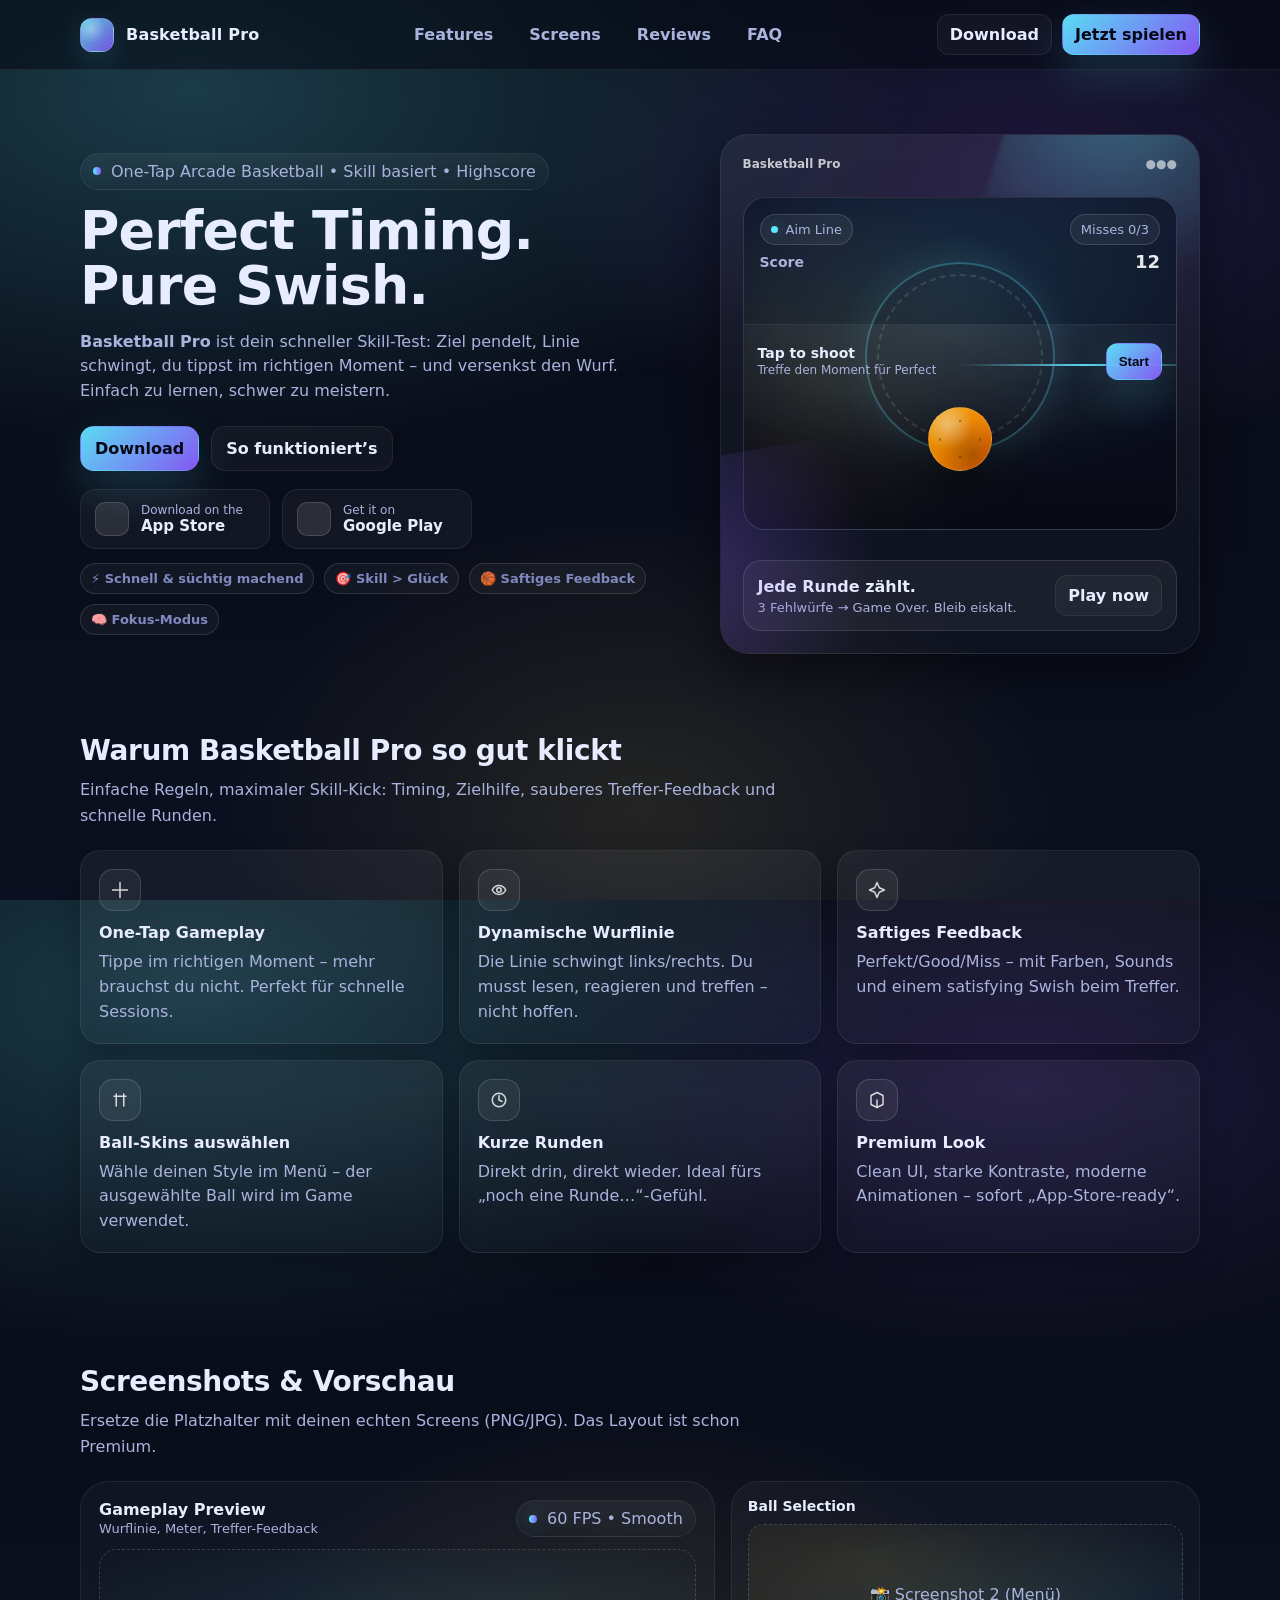
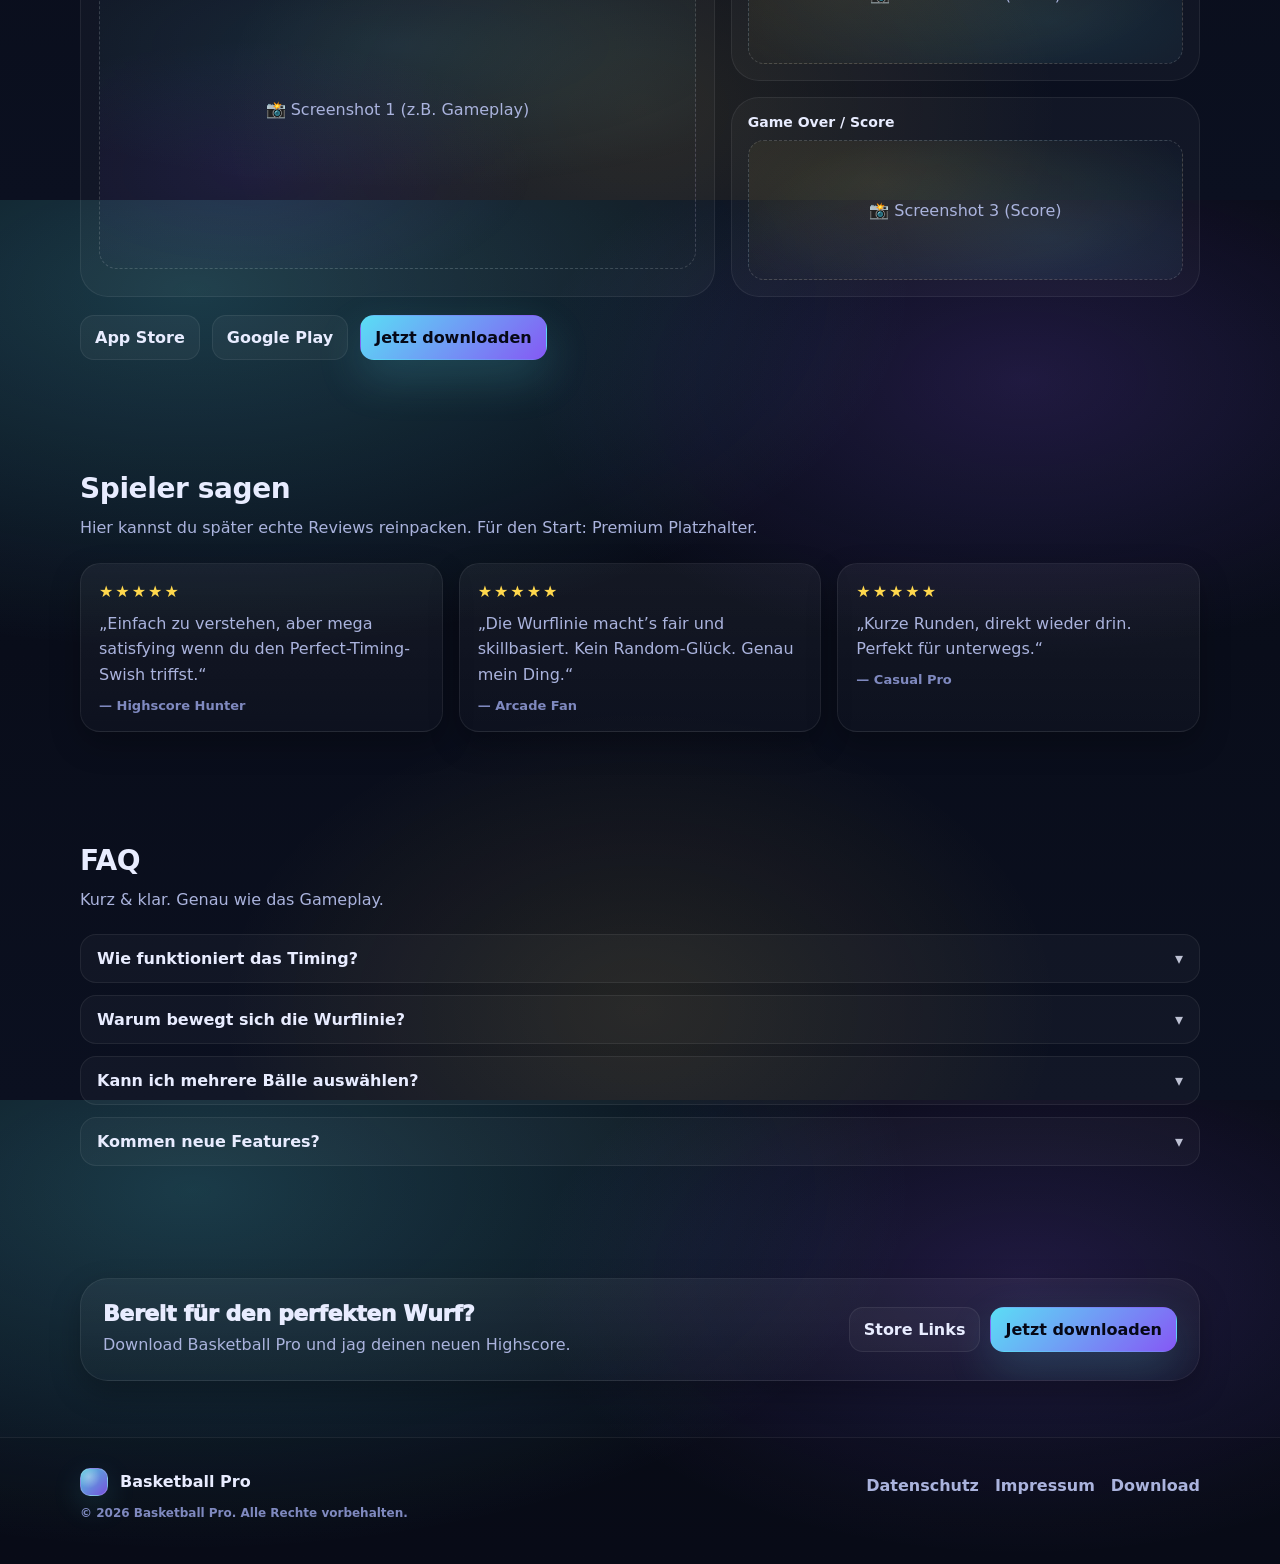
==== index.html @ 2bdf5f21 "Add files via upload" ====
<!doctype html>
<html lang="de">
<head>
  <meta charset="utf-8" />
  <meta name="viewport" content="width=device-width, initial-scale=1" />
  <title>Basketball Pro – Perfect Timing. Pure Swish.</title>
  <meta name="description" content="Basketball Pro ist ein schnelles Arcade-Basketballspiel: Timing treffen, Würfe versenken, Highscore jagen. Jetzt downloaden!" />
  <meta name="theme-color" content="#0b1020" />

  <!-- Open Graph -->
  <meta property="og:title" content="Basketball Pro – Perfect Timing. Pure Swish." />
  <meta property="og:description" content="Skillbasiertes One-Tap Basketball. Dynamische Wurflinie, saftiges Feedback, Highscore." />
  <meta property="og:type" content="website" />

  <style>
    :root{
      --bg:#070a14;
      --bg2:#0b1020;
      --card:#0f1630cc;
      --stroke:#ffffff12;
      --text:#e8ecff;
      --muted:#aab3dd;
      --muted2:#7f89bf;
      --brand:#5ee7ff;
      --brand2:#8b5cff;
      --good:#ffd84d;
      --perfect:#4dff7a;
      --miss:#ff4d6d;
      --shadow: 0 18px 45px rgba(0,0,0,.45);
      --radius: 20px;
      --radius2: 28px;
      --max: 1120px;
    }
    *{box-sizing:border-box}
    html,body{height:100%}
    body{
      margin:0;
      font-family: ui-sans-serif, system-ui, -apple-system, Segoe UI, Roboto, "Helvetica Neue", Arial, "Noto Sans", "Liberation Sans", sans-serif;
      color:var(--text);
      background:
        radial-gradient(1200px 600px at 15% 10%, rgba(94,231,255,.22), transparent 60%),
        radial-gradient(900px 500px at 80% 20%, rgba(139,92,255,.18), transparent 55%),
        radial-gradient(700px 500px at 50% 90%, rgba(255,216,77,.10), transparent 60%),
        linear-gradient(180deg, var(--bg), var(--bg2));
      overflow-x:hidden;
    }
    a{color:inherit; text-decoration:none}
    img{max-width:100%; display:block}
    .container{width: min(var(--max), calc(100% - 48px)); margin: 0 auto;}
    .pill{
      display:inline-flex; align-items:center; gap:10px;
      padding:8px 12px;
      border:1px solid var(--stroke);
      background: linear-gradient(180deg, rgba(255,255,255,.06), rgba(255,255,255,.02));
      border-radius:999px;
      color:var(--muted);
      backdrop-filter: blur(10px);
    }
    .dot{
      width:8px; height:8px; border-radius:999px;
      background: linear-gradient(90deg, var(--brand), var(--brand2));
      box-shadow: 0 0 18px rgba(94,231,255,.35);
    }

    /* NAV */
    .nav{
      position: sticky; top: 0; z-index: 50;
      background: rgba(7,10,20,.55);
      backdrop-filter: blur(14px);
      border-bottom:1px solid var(--stroke);
    }
    .nav-inner{
      display:flex; align-items:center; justify-content:space-between;
      padding:14px 0;
      gap:18px;
    }
    .brand{
      display:flex; align-items:center; gap:12px;
      font-weight:800; letter-spacing:.2px;
    }
    .logo{
      width:34px; height:34px; border-radius:12px;
      background:
        radial-gradient(circle at 30% 30%, rgba(255,255,255,.35), transparent 45%),
        linear-gradient(135deg, rgba(94,231,255,.85), rgba(139,92,255,.85));
      box-shadow: 0 10px 30px rgba(94,231,255,.15);
      border:1px solid rgba(255,255,255,.18);
    }
    .nav-links{display:flex; gap:16px; align-items:center; color:var(--muted); font-weight:600;}
    .nav-links a{padding:8px 10px; border-radius:12px; transition:.15s}
    .nav-links a:hover{background:rgba(255,255,255,.06); color:var(--text)}
    .nav-cta{display:flex; gap:10px; align-items:center;}
    .btn{
      display:inline-flex; align-items:center; justify-content:center; gap:10px;
      padding:12px 14px;
      border-radius:14px;
      border:1px solid var(--stroke);
      background: rgba(255,255,255,.04);
      color:var(--text);
      font-weight:800;
      transition: transform .12s ease, background .12s ease, border-color .12s ease;
      cursor:pointer;
      user-select:none;
    }
    .btn:hover{transform: translateY(-1px); background:rgba(255,255,255,.07); border-color:rgba(255,255,255,.18)}
    .btn.primary{
      border-color: transparent;
      background: linear-gradient(135deg, rgba(94,231,255,.95), rgba(139,92,255,.95));
      color:#060816;
      box-shadow: 0 18px 45px rgba(94,231,255,.18);
    }
    .btn.primary:hover{transform: translateY(-1px) scale(1.01)}
    .btn.small{padding:10px 12px; border-radius:12px; font-weight:800}

    /* HERO */
    .hero{padding:64px 0 24px;}
    .hero-grid{
      display:grid;
      grid-template-columns: 1.12fr .88fr;
      gap:28px;
      align-items:center;
    }
    .h1{
      font-size: clamp(40px, 4.2vw, 64px);
      line-height: 1.02;
      margin:14px 0 12px;
      letter-spacing:-.8px;
    }
    .sub{
      color:var(--muted);
      font-size: clamp(16px, 1.25vw, 18px);
      line-height: 1.55;
      max-width: 56ch;
    }
    .hero-actions{display:flex; gap:12px; align-items:center; margin-top:22px; flex-wrap:wrap;}
    .badges{display:flex; gap:12px; align-items:center; margin-top:18px; flex-wrap:wrap;}
    .badge{
      display:flex; align-items:center; gap:12px;
      padding:12px 14px;
      border-radius:16px;
      border:1px solid var(--stroke);
      background: rgba(255,255,255,.04);
      min-width: 190px;
    }
    .badge .mini{
      width:34px; height:34px; border-radius:10px;
      background: rgba(255,255,255,.10);
      border:1px solid rgba(255,255,255,.14);
    }
    .badge .t1{font-size:12px; color:var(--muted)}
    .badge .t2{font-size:15px; font-weight:900}

    .hero-card{
      border:1px solid var(--stroke);
      background: linear-gradient(180deg, rgba(255,255,255,.06), rgba(255,255,255,.02));
      border-radius: var(--radius2);
      box-shadow: var(--shadow);
      overflow:hidden;
      position:relative;
      min-height: 520px;
    }
    .hero-card::before{
      content:"";
      position:absolute; inset:-120px -120px auto auto;
      width:320px; height:320px;
      background: radial-gradient(circle at 30% 30%, rgba(94,231,255,.35), transparent 60%);
      filter: blur(2px);
      transform: rotate(18deg);
    }
    .hero-card::after{
      content:"";
      position:absolute; inset:auto auto -140px -140px;
      width:340px; height:340px;
      background: radial-gradient(circle at 30% 30%, rgba(139,92,255,.30), transparent 60%);
      transform: rotate(-10deg);
    }
    .phone{
      position:absolute; inset: 22px 22px 22px 22px;
      display:grid; grid-template-rows: auto 1fr auto;
      gap:16px;
    }
    .screen{
      border:1px solid rgba(255,255,255,.14);
      background: radial-gradient(600px 380px at 50% 25%, rgba(94,231,255,.12), transparent 55%),
                  radial-gradient(420px 300px at 20% 55%, rgba(255,216,77,.10), transparent 60%),
                  linear-gradient(180deg, rgba(14,18,40,.96), rgba(9,11,24,.96));
      border-radius: 22px;
      overflow:hidden;
      position:relative;
      padding:16px;
    }
    .mock-top{
      display:flex; justify-content:space-between; align-items:center;
      color: rgba(255,255,255,.75);
      font-weight:700;
      font-size:12px;
      margin-bottom:10px;
    }
    .mock-score{
      display:flex; justify-content:space-between; align-items:center;
      gap:10px; margin-top:6px; color:rgba(255,255,255,.9);
      font-weight:900;
    }
    .hud{
      display:flex; gap:10px; align-items:center; justify-content:space-between;
      font-size:13px; color: var(--muted);
    }
    .chip{
      border:1px solid rgba(255,255,255,.14);
      background: rgba(255,255,255,.06);
      padding:7px 10px;
      border-radius: 999px;
      display:inline-flex; align-items:center; gap:8px;
    }
    .miniDot{width:7px;height:7px;border-radius:999px;background:var(--brand); box-shadow:0 0 14px rgba(94,231,255,.35)}
    .court{
      position:absolute; inset:auto 0 0 0;
      height: 62%;
      background:
        radial-gradient(500px 200px at 50% 0%, rgba(255,255,255,.08), transparent 65%),
        linear-gradient(180deg, rgba(255,255,255,.00), rgba(0,0,0,.15));
      border-top:1px solid rgba(255,255,255,.10);
      padding:18px 14px;
    }
    .aim{
      position:absolute; top:48%; left:50%;
      width: 190px; height: 190px;
      transform: translate(-50%,-50%);
      border-radius: 999px;
      border: 2px solid rgba(94,231,255,.28);
      box-shadow: 0 0 40px rgba(94,231,255,.10);
    }
    .aim::before{
      content:"";
      position:absolute; inset: 10px;
      border-radius:999px;
      border: 2px dashed rgba(255,255,255,.12);
    }
    .line{
      position:absolute; top:50%; left:50%;
      width: 250px; height: 2px;
      background: linear-gradient(90deg, transparent, rgba(94,231,255,.95), transparent);
      transform-origin: left center;
      animation: sway 2.2s ease-in-out infinite;
      filter: drop-shadow(0 0 12px rgba(94,231,255,.25));
    }
    @keyframes sway{
      0%{transform: translate(0,-50%) rotate(-8deg)}
      50%{transform: translate(0,-50%) rotate(8deg)}
      100%{transform: translate(0,-50%) rotate(-8deg)}
    }
    .ball{
      position:absolute; bottom: 58px; left:50%;
      width: 64px; height:64px;
      transform: translateX(-50%);
      border-radius: 999px;
      background:
        radial-gradient(circle at 30% 25%, rgba(255,255,255,.45), transparent 40%),
        radial-gradient(circle at 70% 75%, rgba(0,0,0,.25), transparent 55%),
        linear-gradient(135deg, #ffb000, #ff6a00);
      box-shadow: 0 18px 38px rgba(0,0,0,.45);
      border: 1px solid rgba(255,255,255,.18);
    }
    .ball::before,.ball::after{
      content:"";
      position:absolute; inset:10px;
      border-radius:999px;
      border: 2px solid rgba(15,18,30,.45);
      opacity:.75;
      clip-path: polygon(0 48%, 100% 48%, 100% 54%, 0 54%);
    }
    .ball::after{
      inset:12px;
      clip-path: polygon(48% 0, 54% 0, 54% 100%, 48% 100%);
    }
    .cta-strip{
      display:flex; justify-content:space-between; align-items:center;
      padding:14px;
      border-radius: 18px;
      border:1px solid rgba(255,255,255,.12);
      background: rgba(255,255,255,.05);
      margin-top: 14px;
      gap:12px;
    }
    .cta-strip .left{display:flex; flex-direction:column; gap:4px}
    .cta-strip .k{font-weight:900}
    .cta-strip .m{color:var(--muted); font-size:13px}

    /* SECTIONS */
    section{padding:56px 0}
    .section-title{
      font-size: 28px;
      letter-spacing:-.4px;
      margin: 0 0 10px;
    }
    .section-sub{
      margin:0 0 22px;
      color:var(--muted);
      line-height:1.6;
      max-width: 70ch;
    }

    .grid-3{
      display:grid;
      grid-template-columns: repeat(3, 1fr);
      gap:16px;
    }
    .card{
      border:1px solid var(--stroke);
      background: linear-gradient(180deg, rgba(255,255,255,.05), rgba(255,255,255,.02));
      border-radius: var(--radius);
      padding:18px;
      box-shadow: 0 12px 30px rgba(0,0,0,.25);
      position:relative;
      overflow:hidden;
    }
    .card h3{margin:0 0 8px; font-size:16px}
    .card p{margin:0; color:var(--muted); line-height:1.55}
    .icon{
      width:42px; height:42px; border-radius:14px;
      border:1px solid rgba(255,255,255,.14);
      background: rgba(255,255,255,.06);
      display:grid; place-items:center;
      margin-bottom: 12px;
    }
    .icon svg{opacity:.9}
    .tagline{
      display:flex; gap:10px; flex-wrap:wrap; margin-top:14px; color:var(--muted2);
      font-weight:700; font-size:13px;
    }
    .tag{
      padding:7px 10px; border-radius:999px;
      border:1px solid rgba(255,255,255,.12);
      background: rgba(255,255,255,.04);
    }

    /* Screenshots */
    .shots{
      display:grid;
      grid-template-columns: 1.15fr .85fr;
      gap:16px;
    }
    .shot-big{
      border-radius: var(--radius2);
      border:1px solid var(--stroke);
      background: rgba(255,255,255,.03);
      padding: 18px;
      min-height: 360px;
      position:relative;
      overflow:hidden;
    }
    .shot-big .ph{
      height: 320px;
      border-radius: 18px;
      border:1px dashed rgba(255,255,255,.16);
      display:grid; place-items:center;
      color: var(--muted);
      background:
        radial-gradient(800px 260px at 50% 30%, rgba(94,231,255,.10), transparent 55%),
        radial-gradient(520px 240px at 25% 70%, rgba(139,92,255,.10), transparent 55%);
    }
    .shot-col{
      display:grid; gap:16px;
    }
    .shot-small{
      border-radius: var(--radius2);
      border:1px solid var(--stroke);
      background: rgba(255,255,255,.03);
      padding: 16px;
      min-height: 172px;
      overflow:hidden;
    }
    .shot-small .ph{
      height: 140px;
      border-radius: 16px;
      border:1px dashed rgba(255,255,255,.16);
      display:grid; place-items:center;
      color: var(--muted);
      background:
        radial-gradient(560px 220px at 30% 30%, rgba(255,216,77,.10), transparent 55%),
        radial-gradient(560px 220px at 70% 70%, rgba(94,231,255,.10), transparent 55%);
    }

    /* Reviews */
    .reviews{
      display:grid;
      grid-template-columns: repeat(3, 1fr);
      gap:16px;
    }
    .stars{color:#ffd84d; letter-spacing:2px; font-weight:900}
    .reviewer{margin-top:10px; color:var(--muted2); font-weight:800; font-size:13px}

    /* FAQ */
    .faq{display:grid; gap:12px;}
    details{
      border:1px solid var(--stroke);
      background: rgba(255,255,255,.03);
      border-radius: 16px;
      padding: 14px 16px;
    }
    summary{
      cursor:pointer;
      font-weight:900;
      list-style:none;
      display:flex; justify-content:space-between; gap:14px; align-items:center;
    }
    summary::-webkit-details-marker{display:none}
    details p{margin:10px 0 0; color:var(--muted); line-height:1.6}
    .chev{transition:.15s; opacity:.8}
    details[open] .chev{transform: rotate(180deg)}

    /* Footer */
    footer{
      padding: 30px 0 44px;
      border-top:1px solid var(--stroke);
      background: rgba(0,0,0,.12);
    }
    .foot{
      display:flex; justify-content:space-between; gap:16px; flex-wrap:wrap;
      color: var(--muted);
      font-weight:600;
    }
    .foot a{color: var(--muted); padding:8px 0}
    .foot a:hover{color: var(--text)}
    .tiny{font-size:12px; color: var(--muted2); margin-top:10px}

    /* Responsive */
    @media (max-width: 920px){
      .hero-grid{grid-template-columns: 1fr; }
      .hero-card{min-height: 520px}
      .grid-3{grid-template-columns: 1fr;}
      .shots{grid-template-columns:1fr;}
      .reviews{grid-template-columns:1fr;}
      .nav-links{display:none;}
    }
  </style>
</head>

<body>
  <!-- NAV -->
  <header class="nav">
    <div class="container nav-inner">
      <a class="brand" href="#top">
        <div class="logo"></div>
        <div>Basketball Pro</div>
      </a>

      <nav class="nav-links" aria-label="Hauptnavigation">
        <a href="#features">Features</a>
        <a href="#screens">Screens</a>
        <a href="#reviews">Reviews</a>
        <a href="#faq">FAQ</a>
      </nav>

      <div class="nav-cta">
        <a class="btn small" href="https://play.google.com/store/apps/details?id=dev.flondy.Basketball">Download</a>
        <a class="btn small primary" href="https://play.google.com/store/apps/details?id=dev.flondy.Basketball">Jetzt spielen</a>
      </div>
    </div>
  </header>

  <!-- HERO -->
  <main id="top" class="hero">
    <div class="container hero-grid">
      <div>
        <span class="pill"><span class="dot"></span> One-Tap Arcade Basketball • Skill basiert • Highscore</span>
        <h1 class="h1">Perfect Timing.<br/>Pure Swish.</h1>
        <p class="sub">
          <strong>Basketball Pro</strong> ist dein schneller Skill-Test: Ziel pendelt, Linie schwingt,
          du tippst im richtigen Moment – und versenkst den Wurf. Einfach zu lernen, schwer zu meistern.
        </p>

        <div class="hero-actions">
          <a class="btn primary" href="https://play.google.com/store/apps/details?id=dev.flondy.Basketball">Download</a>
          <a class="btn" href="#features">So funktioniert’s</a>
        </div>

        <div class="badges" id="download">
          <!-- Ersetze später die Links zu deinem Store -->
          <a class="badge" href="#" aria-label="Download im App Store">
            <div class="mini"></div>
            <div>
              <div class="t1">Download on the</div>
              <div class="t2">App Store</div>
            </div>
          </a>
          <a class="badge" href="https://play.google.com/store/apps/details?id=dev.flondy.Basketball" aria-label="Download bei Google Play">
            <div class="mini"></div>
            <div>
              <div class="t1">Get it on</div>
              <div class="t2">Google Play</div>
            </div>
          </a>
        </div>

        <div class="tagline">
          <span class="tag">⚡ Schnell & süchtig machend</span>
          <span class="tag">🎯 Skill > Glück</span>
          <span class="tag">🏀 Saftiges Feedback</span>
          <span class="tag">🧠 Fokus-Modus</span>
        </div>
      </div>

      <!-- Mock -->
      <div class="hero-card" aria-label="App Vorschau">
        <div class="phone">
          <div class="mock-top">
            <span>Basketball Pro</span>
            <span style="opacity:.8;">●●●</span>
          </div>

          <div class="screen">
            <div class="hud">
              <span class="chip"><span class="miniDot"></span> Aim Line</span>
              <span class="chip">Misses 0/3</span>
            </div>
            <div class="mock-score">
              <div style="font-size:14px; color:var(--muted)">Score</div>
              <div style="font-size:18px;">12</div>
            </div>

            <div class="aim"></div>
            <div class="line"></div>
            <div class="ball"></div>

            <div class="court">
              <div style="display:flex; justify-content:space-between; gap:10px; align-items:center;">
                <div>
                  <div style="font-weight:900; font-size:14px;">Tap to shoot</div>
                  <div style="color:var(--muted); font-size:12px; margin-top:2px;">Treffe den Moment für Perfect</div>
                </div>
                <button class="btn primary small" type="button" onclick="document.querySelector('#features').scrollIntoView({behavior:'smooth'})">
                  Start
                </button>
              </div>
            </div>
          </div>

          <div class="cta-strip">
            <div class="left">
              <div class="k">Jede Runde zählt.</div>
              <div class="m">3 Fehlwürfe → Game Over. Bleib eiskalt.</div>
            </div>
            <a class="btn small" href="https://play.google.com/store/apps/details?id=dev.flondy.Basketball">Play now</a>
          </div>
        </div>
      </div>
    </div>
  </main>

  <!-- FEATURES -->
  <section id="features">
    <div class="container">
      <h2 class="section-title">Warum Basketball Pro so gut klickt</h2>
      <p class="section-sub">
        Einfache Regeln, maximaler Skill-Kick: Timing, Zielhilfe, sauberes Treffer-Feedback und schnelle Runden.
      </p>

      <div class="grid-3">
        <div class="card">
          <div class="icon" aria-hidden="true">
            <svg width="18" height="18" viewBox="0 0 24 24" fill="none">
              <path d="M12 2v20M2 12h20" stroke="white" stroke-opacity=".9" stroke-width="2" stroke-linecap="round"/>
            </svg>
          </div>
          <h3>One-Tap Gameplay</h3>
          <p>Tippe im richtigen Moment – mehr brauchst du nicht. Perfekt für schnelle Sessions.</p>
        </div>

        <div class="card">
          <div class="icon" aria-hidden="true">
            <svg width="18" height="18" viewBox="0 0 24 24" fill="none">
              <path d="M3 12c4-8 14-8 18 0-4 8-14 8-18 0Z" stroke="white" stroke-opacity=".9" stroke-width="2" stroke-linecap="round" stroke-linejoin="round"/>
              <path d="M12 15a3 3 0 1 0 0-6 3 3 0 0 0 0 6Z" stroke="white" stroke-opacity=".9" stroke-width="2"/>
            </svg>
          </div>
          <h3>Dynamische Wurflinie</h3>
          <p>Die Linie schwingt links/rechts. Du musst lesen, reagieren und treffen – nicht hoffen.</p>
        </div>

        <div class="card">
          <div class="icon" aria-hidden="true">
            <svg width="18" height="18" viewBox="0 0 24 24" fill="none">
              <path d="M12 2l3 7 7 3-7 3-3 7-3-7-7-3 7-3 3-7Z" stroke="white" stroke-opacity=".9" stroke-width="2" stroke-linejoin="round"/>
            </svg>
          </div>
          <h3>Saftiges Feedback</h3>
          <p>Perfekt/Good/Miss – mit Farben, Sounds und einem satisfying Swish beim Treffer.</p>
        </div>
      </div>

      <div class="grid-3" style="margin-top:16px;">
        <div class="card">
          <div class="icon" aria-hidden="true">
            <svg width="18" height="18" viewBox="0 0 24 24" fill="none">
              <path d="M4 7h16M7 4v16M17 4v16" stroke="white" stroke-opacity=".9" stroke-width="2" stroke-linecap="round"/>
            </svg>
          </div>
          <h3>Ball-Skins auswählen</h3>
          <p>Wähle deinen Style im Menü – der ausgewählte Ball wird im Game verwendet.</p>
        </div>

        <div class="card">
          <div class="icon" aria-hidden="true">
            <svg width="18" height="18" viewBox="0 0 24 24" fill="none">
              <path d="M12 6v6l4 2" stroke="white" stroke-opacity=".9" stroke-width="2" stroke-linecap="round"/>
              <path d="M21 12a9 9 0 1 1-18 0 9 9 0 0 1 18 0Z" stroke="white" stroke-opacity=".9" stroke-width="2"/>
            </svg>
          </div>
          <h3>Kurze Runden</h3>
          <p>Direkt drin, direkt wieder. Ideal fürs „noch eine Runde…“-Gefühl.</p>
        </div>

        <div class="card">
          <div class="icon" aria-hidden="true">
            <svg width="18" height="18" viewBox="0 0 24 24" fill="none">
              <path d="M12 2l8 4v12l-8 4-8-4V6l8-4Z" stroke="white" stroke-opacity=".9" stroke-width="2" stroke-linejoin="round"/>
              <path d="M12 22V12" stroke="white" stroke-opacity=".9" stroke-width="2" stroke-linecap="round"/>
            </svg>
          </div>
          <h3>Premium Look</h3>
          <p>Clean UI, starke Kontraste, moderne Animationen – sofort „App-Store-ready“.</p>
        </div>
      </div>
    </div>
  </section>

  <!-- SCREENSHOTS -->
  <section id="screens">
    <div class="container">
      <h2 class="section-title">Screenshots & Vorschau</h2>
      <p class="section-sub">Ersetze die Platzhalter mit deinen echten Screens (PNG/JPG). Das Layout ist schon Premium.</p>

      <div class="shots">
        <div class="shot-big">
          <div style="display:flex; justify-content:space-between; gap:14px; align-items:flex-start; margin-bottom:12px;">
            <div>
              <div style="font-weight:900; font-size:16px;">Gameplay Preview</div>
              <div style="color:var(--muted); font-size:13px; margin-top:2px;">Wurflinie, Meter, Treffer-Feedback</div>
            </div>
            <span class="pill"><span class="dot"></span> 60 FPS • Smooth</span>
          </div>
          <div class="ph">📸 Screenshot 1 (z.B. Gameplay)</div>
        </div>

        <div class="shot-col">
          <div class="shot-small">
            <div style="font-weight:900; font-size:14px; margin-bottom:10px;">Ball Selection</div>
            <div class="ph">📸 Screenshot 2 (Menü)</div>
          </div>
          <div class="shot-small">
            <div style="font-weight:900; font-size:14px; margin-bottom:10px;">Game Over / Score</div>
            <div class="ph">📸 Screenshot 3 (Score)</div>
          </div>
        </div>
      </div>

      <div style="margin-top:18px; display:flex; gap:12px; flex-wrap:wrap;">
        <a class="btn" href="#download">App Store</a>
        <a class="btn" href="https://play.google.com/store/apps/details?id=dev.flondy.Basketball">Google Play</a>
        <a class="btn primary" href="https://play.google.com/store/apps/details?id=dev.flondy.Basketball">Jetzt downloaden</a>
      </div>
    </div>
  </section>

  <!-- REVIEWS -->
  <section id="reviews">
    <div class="container">
      <h2 class="section-title">Spieler sagen</h2>
      <p class="section-sub">Hier kannst du später echte Reviews reinpacken. Für den Start: Premium Platzhalter.</p>

      <div class="reviews">
        <div class="card">
          <div class="stars">★★★★★</div>
          <p style="margin-top:10px; color:var(--muted); line-height:1.6;">
            „Einfach zu verstehen, aber mega satisfying wenn du den Perfect-Timing-Swish triffst.“
          </p>
          <div class="reviewer">— Highscore Hunter</div>
        </div>
        <div class="card">
          <div class="stars">★★★★★</div>
          <p style="margin-top:10px; color:var(--muted); line-height:1.6;">
            „Die Wurflinie macht’s fair und skillbasiert. Kein Random-Glück. Genau mein Ding.“
          </p>
          <div class="reviewer">— Arcade Fan</div>
        </div>
        <div class="card">
          <div class="stars">★★★★★</div>
          <p style="margin-top:10px; color:var(--muted); line-height:1.6;">
            „Kurze Runden, direkt wieder drin. Perfekt für unterwegs.“
          </p>
          <div class="reviewer">— Casual Pro</div>
        </div>
      </div>
    </div>
  </section>

  <!-- FAQ -->
  <section id="faq">
    <div class="container">
      <h2 class="section-title">FAQ</h2>
      <p class="section-sub">Kurz & klar. Genau wie das Gameplay.</p>

      <div class="faq">
        <details>
          <summary>
            Wie funktioniert das Timing?
            <span class="chev">▾</span>
          </summary>
          <p>Du wartest den richtigen Moment ab und tippst. Je näher du am perfekten Timing bist, desto sauberer der Wurf.</p>
        </details>

        <details>
          <summary>
            Warum bewegt sich die Wurflinie?
            <span class="chev">▾</span>
          </summary>
          <p>Damit nicht jeder Wurf automatisch sitzt. Du musst den Schwung lesen und deine Linie kontrollieren.</p>
        </details>

        <details>
          <summary>
            Kann ich mehrere Bälle auswählen?
            <span class="chev">▾</span>
          </summary>
          <p>Ja. Im Menü wählst du deinen Ball-Skin aus – genau dieser wird im Spiel verwendet.</p>
        </details>

        <details>
          <summary>
            Kommen neue Features?
            <span class="chev">▾</span>
          </summary>
          <p>Ja: neue Skins, mehr Modi, Herausforderungen und noch mehr „juice“ (VFX/SFX/UI).</p>
        </details>
      </div>
    </div>
  </section>

  <!-- FINAL CTA -->
  <section>
    <div class="container">
      <div class="card" style="padding:22px; border-radius: var(--radius2);">
        <div style="display:flex; justify-content:space-between; align-items:center; gap:14px; flex-wrap:wrap;">
          <div>
            <div style="font-size:22px; font-weight:1000; letter-spacing:-.4px;">Bereit für den perfekten Wurf?</div>
            <div style="color:var(--muted); margin-top:6px; line-height:1.6;">
              Download Basketball Pro und jag deinen neuen Highscore.
            </div>
          </div>
          <div style="display:flex; gap:10px; flex-wrap:wrap;">
            <a class="btn" href="https://play.google.com/store/apps/details?id=dev.flondy.Basketball">Store Links</a>
            <a class="btn primary" href="https://play.google.com/store/apps/details?id=dev.flondy.Basketball">Jetzt downloaden</a>
          </div>
        </div>
      </div>
    </div>
  </section>

  <!-- FOOTER -->
  <footer>
    <div class="container">
      <div class="foot">
        <div>
          <div style="display:flex; align-items:center; gap:12px;">
            <div class="logo" style="width:28px;height:28px;border-radius:10px"></div>
            <div style="font-weight:900; color:var(--text)">Basketball Pro</div>
          </div>
          <div class="tiny">© <span id="year"></span> Basketball Pro. Alle Rechte vorbehalten.</div>
        </div>

        <div style="display:flex; gap:16px; flex-wrap:wrap;">
          <a href="#" onclick="alert('Hier Link zur Datenschutzseite einfügen.'); return false;">Datenschutz</a>
          <a href="#" onclick="alert('Hier Link zu AGB/Impressum einfügen.'); return false;">Impressum</a>
          <a href="https://play.google.com/store/apps/details?id=dev.flondy.Basketball">Download</a>
        </div>
      </div>
    </div>
  </footer>

  <script>
    // Jahr
    document.getElementById("year").textContent = new Date().getFullYear();

    // Smooth scroll for internal links
    document.querySelectorAll('a[href^="#"]').forEach(a=>{
      a.addEventListener("click",(e)=>{
        const id = a.getAttribute("href");
        if (!id || id === "#") return;
        const el = document.querySelector(id);
        if (!el) return;
        e.preventDefault();
        el.scrollIntoView({behavior:"smooth"});
      });
    });
  </script>
</body>
</html>
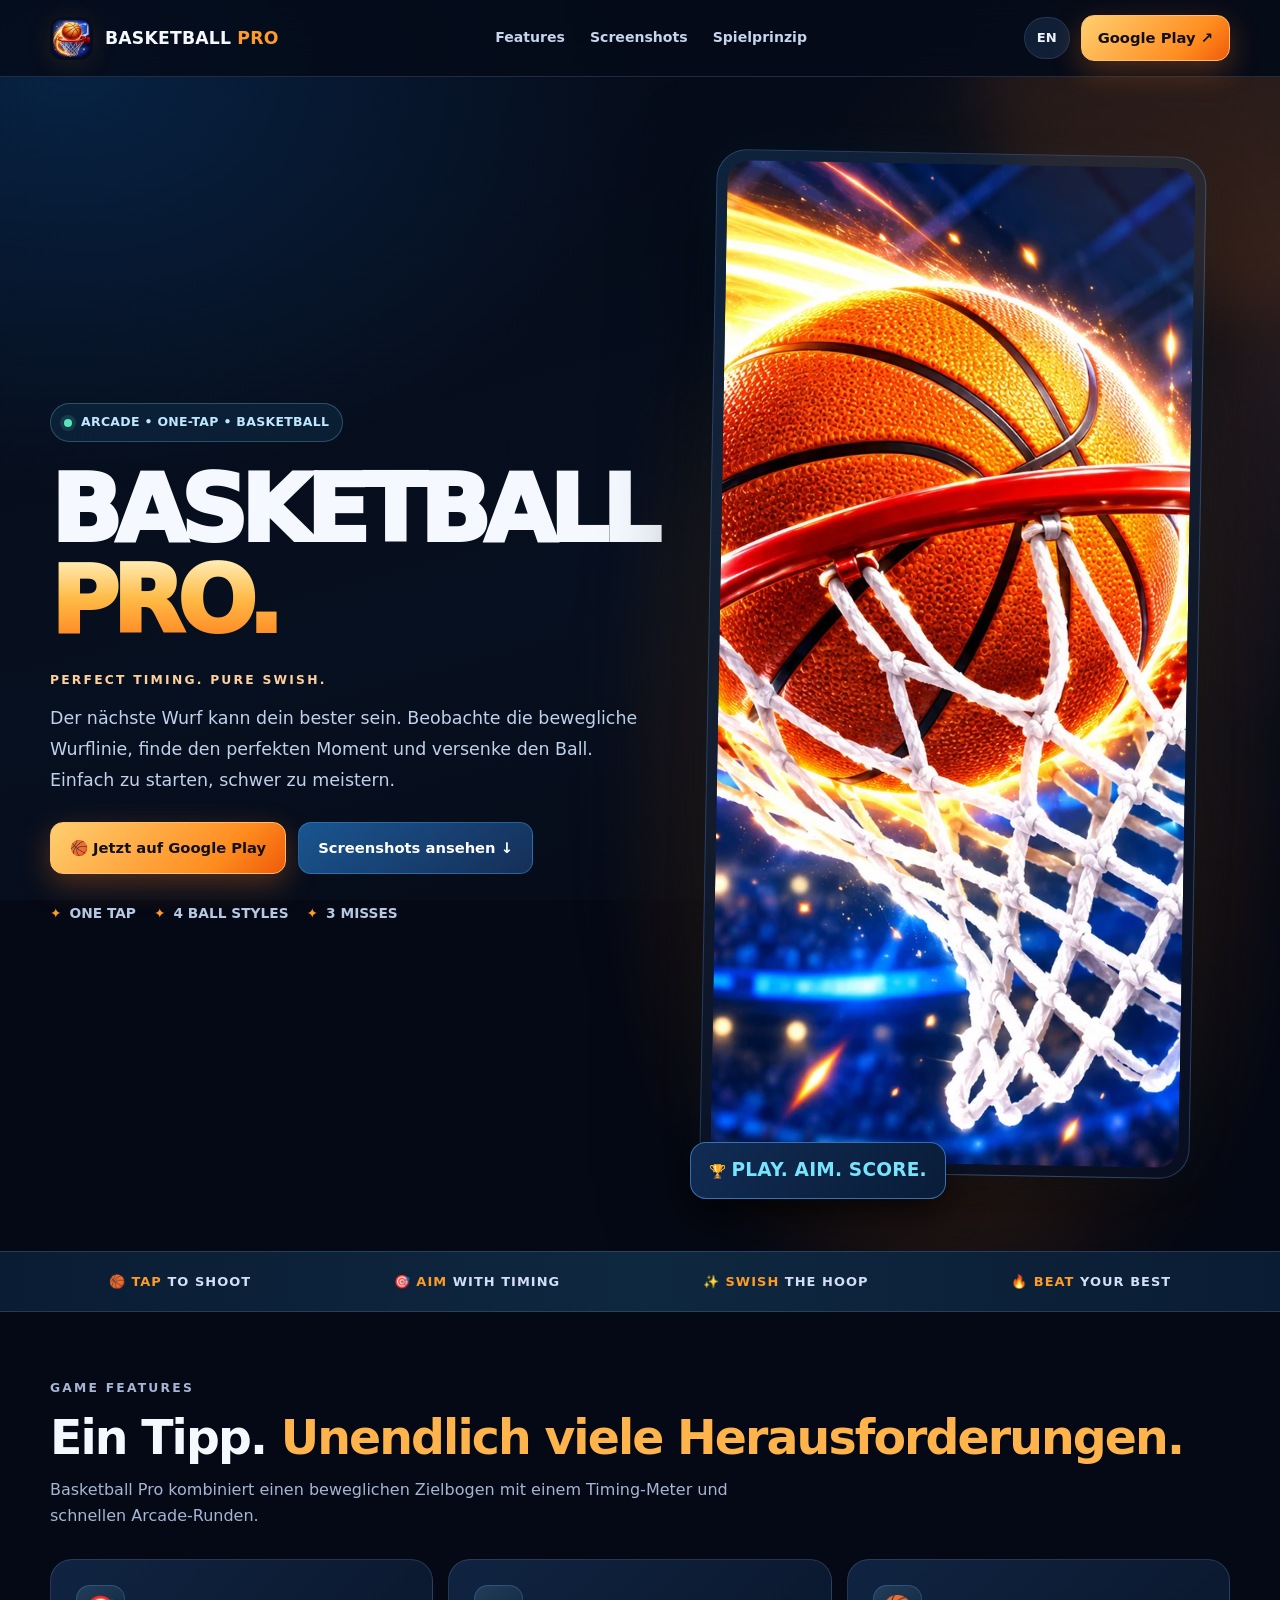
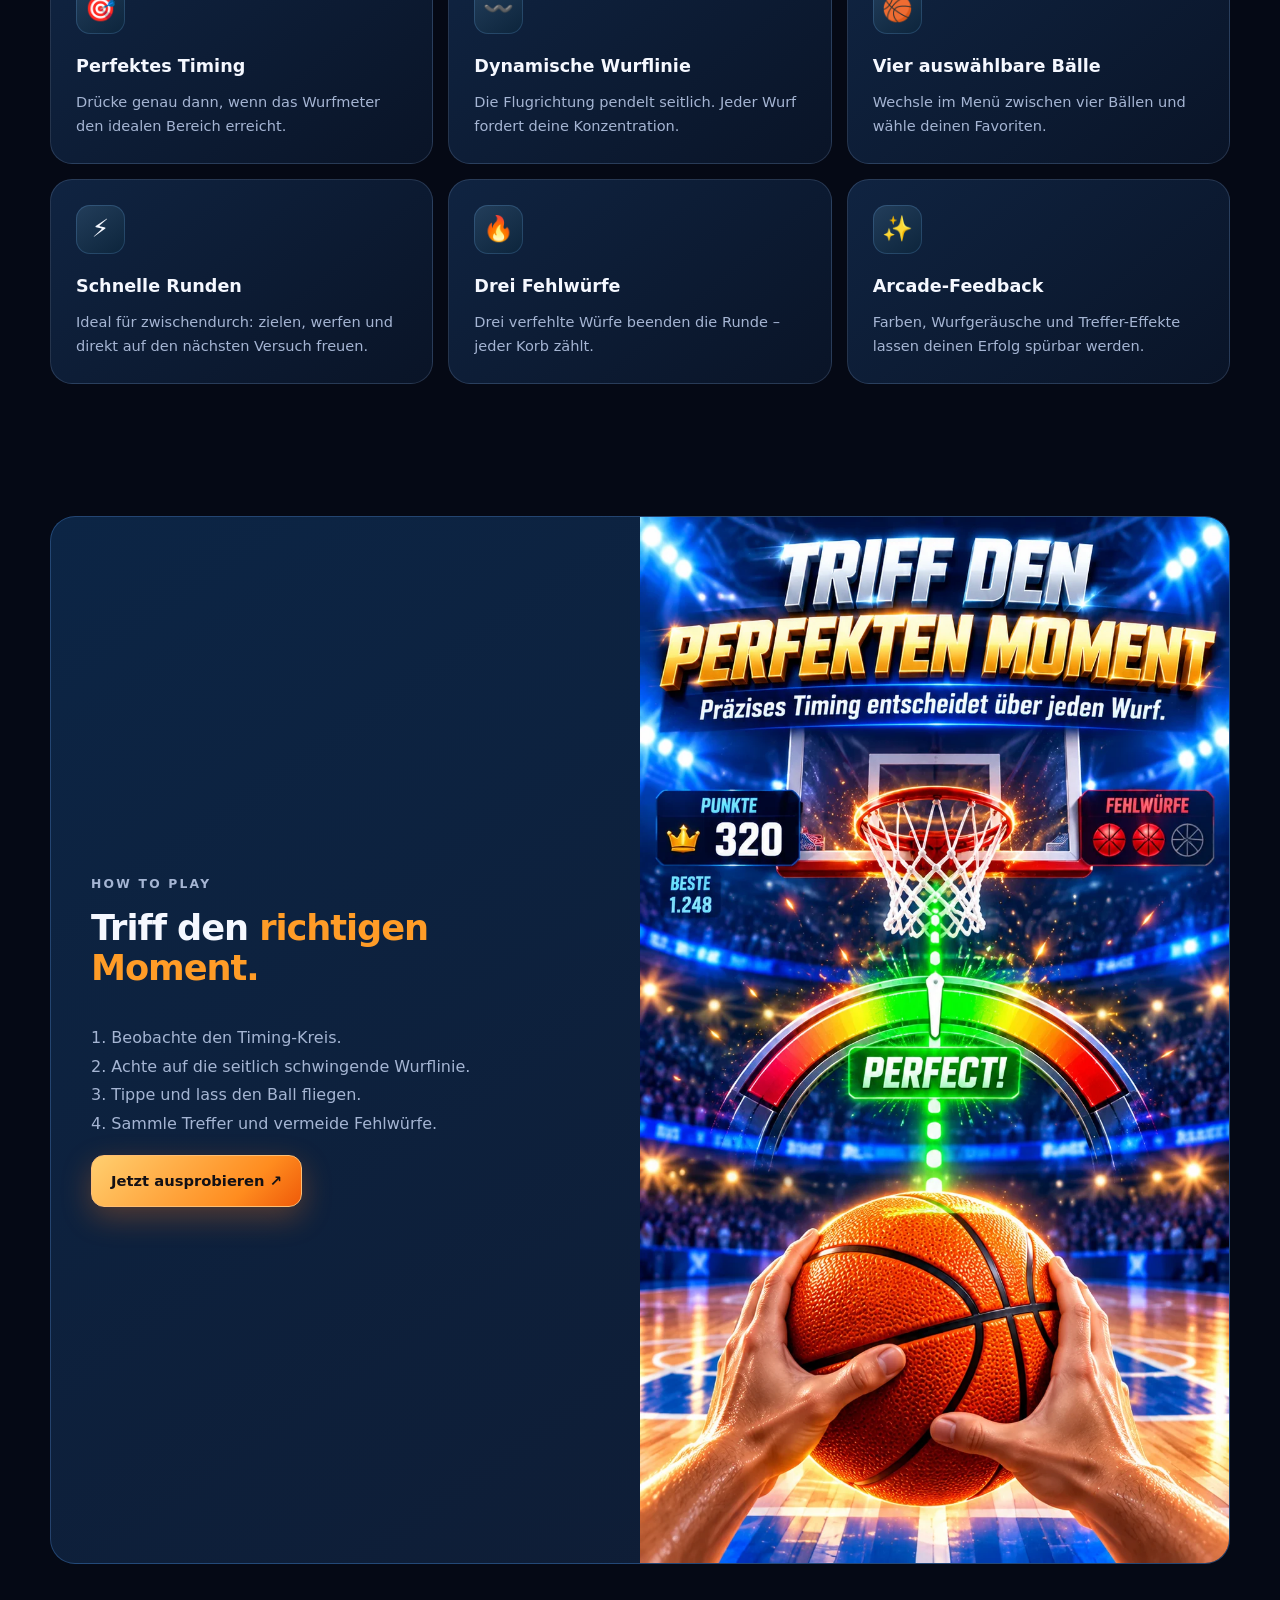
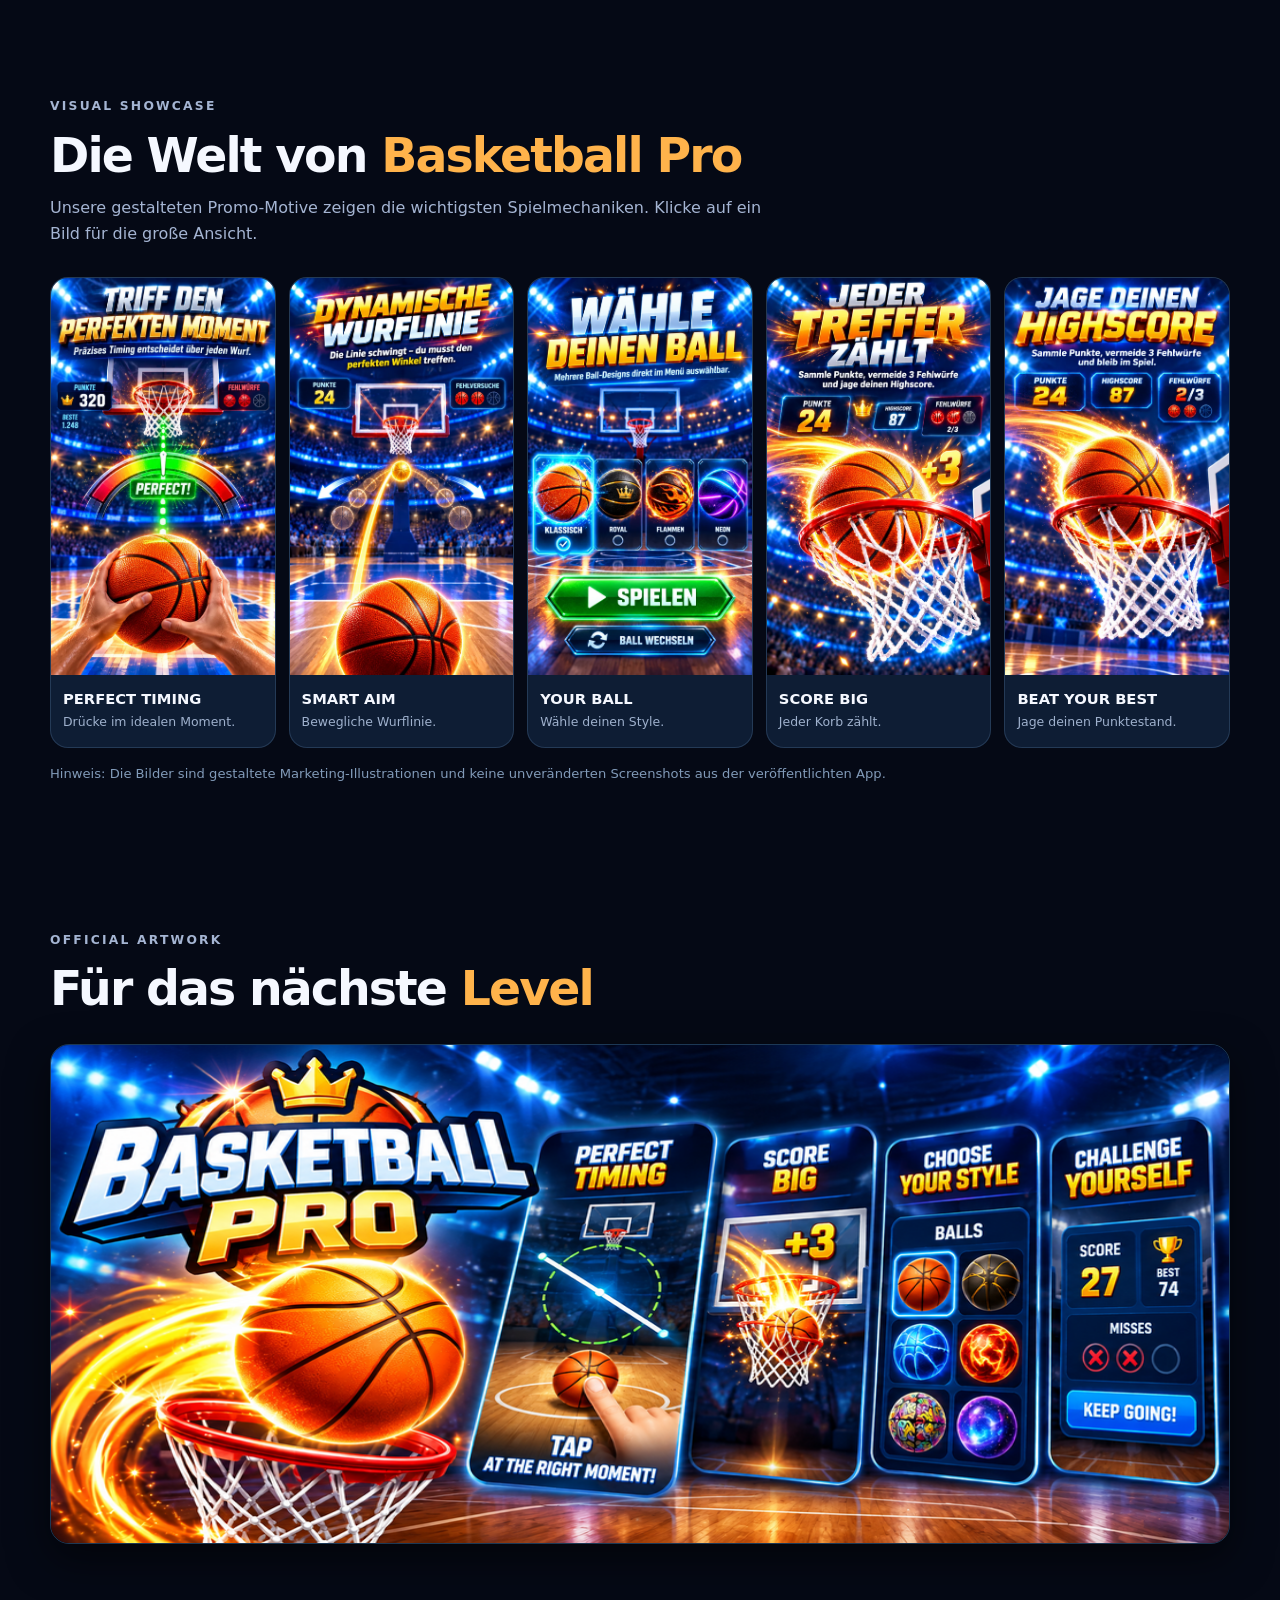
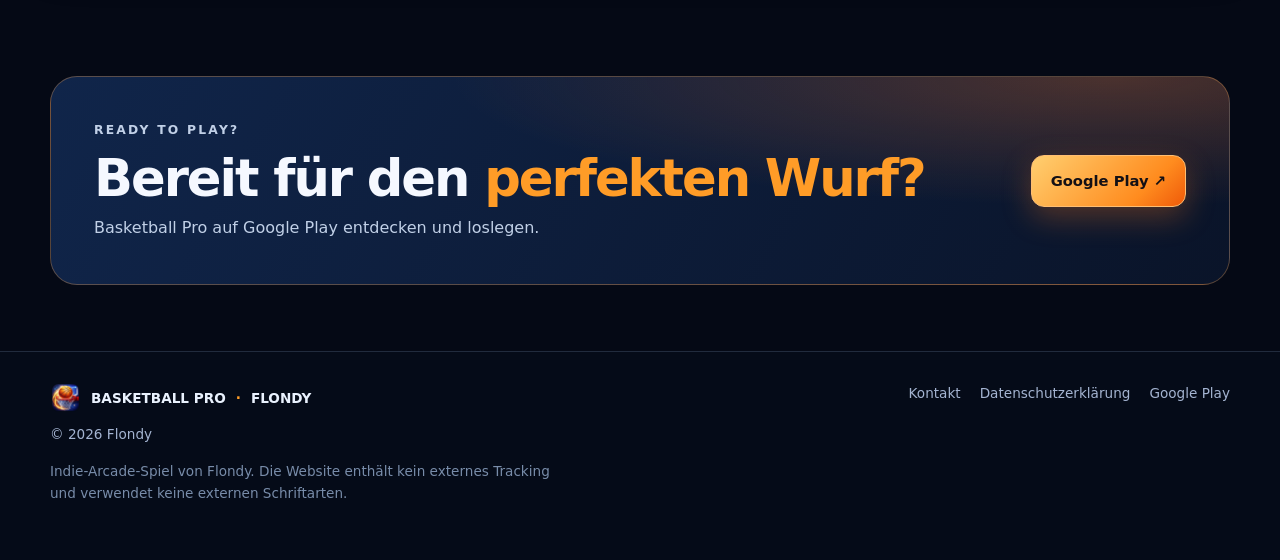
==== commit b855fa84: "Add files via upload" ====
--- a/index.html
+++ b/index.html
@@ -1,798 +1,53 @@
-<!doctype html>
-<html lang="de">
-<head>
-  <meta charset="utf-8" />
-  <meta name="viewport" content="width=device-width, initial-scale=1" />
-  <title>Basketball Pro – Perfect Timing. Pure Swish.</title>
-  <meta name="description" content="Basketball Pro ist ein schnelles Arcade-Basketballspiel: Timing treffen, Würfe versenken, Highscore jagen. Jetzt downloaden!" />
-  <meta name="theme-color" content="#0b1020" />
-
-  <!-- Open Graph -->
-  <meta property="og:title" content="Basketball Pro – Perfect Timing. Pure Swish." />
-  <meta property="og:description" content="Skillbasiertes One-Tap Basketball. Dynamische Wurflinie, saftiges Feedback, Highscore." />
-  <meta property="og:type" content="website" />
-
-  <style>
-    :root{
-      --bg:#070a14;
-      --bg2:#0b1020;
-      --card:#0f1630cc;
-      --stroke:#ffffff12;
-      --text:#e8ecff;
-      --muted:#aab3dd;
-      --muted2:#7f89bf;
-      --brand:#5ee7ff;
-      --brand2:#8b5cff;
-      --good:#ffd84d;
-      --perfect:#4dff7a;
-      --miss:#ff4d6d;
-      --shadow: 0 18px 45px rgba(0,0,0,.45);
-      --radius: 20px;
-      --radius2: 28px;
-      --max: 1120px;
-    }
-    *{box-sizing:border-box}
-    html,body{height:100%}
-    body{
-      margin:0;
-      font-family: ui-sans-serif, system-ui, -apple-system, Segoe UI, Roboto, "Helvetica Neue", Arial, "Noto Sans", "Liberation Sans", sans-serif;
-      color:var(--text);
-      background:
-        radial-gradient(1200px 600px at 15% 10%, rgba(94,231,255,.22), transparent 60%),
-        radial-gradient(900px 500px at 80% 20%, rgba(139,92,255,.18), transparent 55%),
-        radial-gradient(700px 500px at 50% 90%, rgba(255,216,77,.10), transparent 60%),
-        linear-gradient(180deg, var(--bg), var(--bg2));
-      overflow-x:hidden;
-    }
-    a{color:inherit; text-decoration:none}
-    img{max-width:100%; display:block}
-    .container{width: min(var(--max), calc(100% - 48px)); margin: 0 auto;}
-    .pill{
-      display:inline-flex; align-items:center; gap:10px;
-      padding:8px 12px;
-      border:1px solid var(--stroke);
-      background: linear-gradient(180deg, rgba(255,255,255,.06), rgba(255,255,255,.02));
-      border-radius:999px;
-      color:var(--muted);
-      backdrop-filter: blur(10px);
-    }
-    .dot{
-      width:8px; height:8px; border-radius:999px;
-      background: linear-gradient(90deg, var(--brand), var(--brand2));
-      box-shadow: 0 0 18px rgba(94,231,255,.35);
-    }
-
-    /* NAV */
-    .nav{
-      position: sticky; top: 0; z-index: 50;
-      background: rgba(7,10,20,.55);
-      backdrop-filter: blur(14px);
-      border-bottom:1px solid var(--stroke);
-    }
-    .nav-inner{
-      display:flex; align-items:center; justify-content:space-between;
-      padding:14px 0;
-      gap:18px;
-    }
-    .brand{
-      display:flex; align-items:center; gap:12px;
-      font-weight:800; letter-spacing:.2px;
-    }
-    .logo{
-      width:34px; height:34px; border-radius:12px;
-      background:
-        radial-gradient(circle at 30% 30%, rgba(255,255,255,.35), transparent 45%),
-        linear-gradient(135deg, rgba(94,231,255,.85), rgba(139,92,255,.85));
-      box-shadow: 0 10px 30px rgba(94,231,255,.15);
-      border:1px solid rgba(255,255,255,.18);
-    }
-    .nav-links{display:flex; gap:16px; align-items:center; color:var(--muted); font-weight:600;}
-    .nav-links a{padding:8px 10px; border-radius:12px; transition:.15s}
-    .nav-links a:hover{background:rgba(255,255,255,.06); color:var(--text)}
-    .nav-cta{display:flex; gap:10px; align-items:center;}
-    .btn{
-      display:inline-flex; align-items:center; justify-content:center; gap:10px;
-      padding:12px 14px;
-      border-radius:14px;
-      border:1px solid var(--stroke);
-      background: rgba(255,255,255,.04);
-      color:var(--text);
-      font-weight:800;
-      transition: transform .12s ease, background .12s ease, border-color .12s ease;
-      cursor:pointer;
-      user-select:none;
-    }
-    .btn:hover{transform: translateY(-1px); background:rgba(255,255,255,.07); border-color:rgba(255,255,255,.18)}
-    .btn.primary{
-      border-color: transparent;
-      background: linear-gradient(135deg, rgba(94,231,255,.95), rgba(139,92,255,.95));
-      color:#060816;
-      box-shadow: 0 18px 45px rgba(94,231,255,.18);
-    }
-    .btn.primary:hover{transform: translateY(-1px) scale(1.01)}
-    .btn.small{padding:10px 12px; border-radius:12px; font-weight:800}
-
-    /* HERO */
-    .hero{padding:64px 0 24px;}
-    .hero-grid{
-      display:grid;
-      grid-template-columns: 1.12fr .88fr;
-      gap:28px;
-      align-items:center;
-    }
-    .h1{
-      font-size: clamp(40px, 4.2vw, 64px);
-      line-height: 1.02;
-      margin:14px 0 12px;
-      letter-spacing:-.8px;
-    }
-    .sub{
-      color:var(--muted);
-      font-size: clamp(16px, 1.25vw, 18px);
-      line-height: 1.55;
-      max-width: 56ch;
-    }
-    .hero-actions{display:flex; gap:12px; align-items:center; margin-top:22px; flex-wrap:wrap;}
-    .badges{display:flex; gap:12px; align-items:center; margin-top:18px; flex-wrap:wrap;}
-    .badge{
-      display:flex; align-items:center; gap:12px;
-      padding:12px 14px;
-      border-radius:16px;
-      border:1px solid var(--stroke);
-      background: rgba(255,255,255,.04);
-      min-width: 190px;
-    }
-    .badge .mini{
-      width:34px; height:34px; border-radius:10px;
-      background: rgba(255,255,255,.10);
-      border:1px solid rgba(255,255,255,.14);
-    }
-    .badge .t1{font-size:12px; color:var(--muted)}
-    .badge .t2{font-size:15px; font-weight:900}
-
-    .hero-card{
-      border:1px solid var(--stroke);
-      background: linear-gradient(180deg, rgba(255,255,255,.06), rgba(255,255,255,.02));
-      border-radius: var(--radius2);
-      box-shadow: var(--shadow);
-      overflow:hidden;
-      position:relative;
-      min-height: 520px;
-    }
-    .hero-card::before{
-      content:"";
-      position:absolute; inset:-120px -120px auto auto;
-      width:320px; height:320px;
-      background: radial-gradient(circle at 30% 30%, rgba(94,231,255,.35), transparent 60%);
-      filter: blur(2px);
-      transform: rotate(18deg);
-    }
-    .hero-card::after{
-      content:"";
-      position:absolute; inset:auto auto -140px -140px;
-      width:340px; height:340px;
-      background: radial-gradient(circle at 30% 30%, rgba(139,92,255,.30), transparent 60%);
-      transform: rotate(-10deg);
-    }
-    .phone{
-      position:absolute; inset: 22px 22px 22px 22px;
-      display:grid; grid-template-rows: auto 1fr auto;
-      gap:16px;
-    }
-    .screen{
-      border:1px solid rgba(255,255,255,.14);
-      background: radial-gradient(600px 380px at 50% 25%, rgba(94,231,255,.12), transparent 55%),
-                  radial-gradient(420px 300px at 20% 55%, rgba(255,216,77,.10), transparent 60%),
-                  linear-gradient(180deg, rgba(14,18,40,.96), rgba(9,11,24,.96));
-      border-radius: 22px;
-      overflow:hidden;
-      position:relative;
-      padding:16px;
-    }
-    .mock-top{
-      display:flex; justify-content:space-between; align-items:center;
-      color: rgba(255,255,255,.75);
-      font-weight:700;
-      font-size:12px;
-      margin-bottom:10px;
-    }
-    .mock-score{
-      display:flex; justify-content:space-between; align-items:center;
-      gap:10px; margin-top:6px; color:rgba(255,255,255,.9);
-      font-weight:900;
-    }
-    .hud{
-      display:flex; gap:10px; align-items:center; justify-content:space-between;
-      font-size:13px; color: var(--muted);
-    }
-    .chip{
-      border:1px solid rgba(255,255,255,.14);
-      background: rgba(255,255,255,.06);
-      padding:7px 10px;
-      border-radius: 999px;
-      display:inline-flex; align-items:center; gap:8px;
-    }
-    .miniDot{width:7px;height:7px;border-radius:999px;background:var(--brand); box-shadow:0 0 14px rgba(94,231,255,.35)}
-    .court{
-      position:absolute; inset:auto 0 0 0;
-      height: 62%;
-      background:
-        radial-gradient(500px 200px at 50% 0%, rgba(255,255,255,.08), transparent 65%),
-        linear-gradient(180deg, rgba(255,255,255,.00), rgba(0,0,0,.15));
-      border-top:1px solid rgba(255,255,255,.10);
-      padding:18px 14px;
-    }
-    .aim{
-      position:absolute; top:48%; left:50%;
-      width: 190px; height: 190px;
-      transform: translate(-50%,-50%);
-      border-radius: 999px;
-      border: 2px solid rgba(94,231,255,.28);
-      box-shadow: 0 0 40px rgba(94,231,255,.10);
-    }
-    .aim::before{
-      content:"";
-      position:absolute; inset: 10px;
-      border-radius:999px;
-      border: 2px dashed rgba(255,255,255,.12);
-    }
-    .line{
-      position:absolute; top:50%; left:50%;
-      width: 250px; height: 2px;
-      background: linear-gradient(90deg, transparent, rgba(94,231,255,.95), transparent);
-      transform-origin: left center;
-      animation: sway 2.2s ease-in-out infinite;
-      filter: drop-shadow(0 0 12px rgba(94,231,255,.25));
-    }
-    @keyframes sway{
-      0%{transform: translate(0,-50%) rotate(-8deg)}
-      50%{transform: translate(0,-50%) rotate(8deg)}
-      100%{transform: translate(0,-50%) rotate(-8deg)}
-    }
-    .ball{
-      position:absolute; bottom: 58px; left:50%;
-      width: 64px; height:64px;
-      transform: translateX(-50%);
-      border-radius: 999px;
-      background:
-        radial-gradient(circle at 30% 25%, rgba(255,255,255,.45), transparent 40%),
-        radial-gradient(circle at 70% 75%, rgba(0,0,0,.25), transparent 55%),
-        linear-gradient(135deg, #ffb000, #ff6a00);
-      box-shadow: 0 18px 38px rgba(0,0,0,.45);
-      border: 1px solid rgba(255,255,255,.18);
-    }
-    .ball::before,.ball::after{
-      content:"";
-      position:absolute; inset:10px;
-      border-radius:999px;
-      border: 2px solid rgba(15,18,30,.45);
-      opacity:.75;
-      clip-path: polygon(0 48%, 100% 48%, 100% 54%, 0 54%);
-    }
-    .ball::after{
-      inset:12px;
-      clip-path: polygon(48% 0, 54% 0, 54% 100%, 48% 100%);
-    }
-    .cta-strip{
-      display:flex; justify-content:space-between; align-items:center;
-      padding:14px;
-      border-radius: 18px;
-      border:1px solid rgba(255,255,255,.12);
-      background: rgba(255,255,255,.05);
-      margin-top: 14px;
-      gap:12px;
-    }
-    .cta-strip .left{display:flex; flex-direction:column; gap:4px}
-    .cta-strip .k{font-weight:900}
-    .cta-strip .m{color:var(--muted); font-size:13px}
-
-    /* SECTIONS */
-    section{padding:56px 0}
-    .section-title{
-      font-size: 28px;
-      letter-spacing:-.4px;
-      margin: 0 0 10px;
-    }
-    .section-sub{
-      margin:0 0 22px;
-      color:var(--muted);
-      line-height:1.6;
-      max-width: 70ch;
-    }
-
-    .grid-3{
-      display:grid;
-      grid-template-columns: repeat(3, 1fr);
-      gap:16px;
-    }
-    .card{
-      border:1px solid var(--stroke);
-      background: linear-gradient(180deg, rgba(255,255,255,.05), rgba(255,255,255,.02));
-      border-radius: var(--radius);
-      padding:18px;
-      box-shadow: 0 12px 30px rgba(0,0,0,.25);
-      position:relative;
-      overflow:hidden;
-    }
-    .card h3{margin:0 0 8px; font-size:16px}
-    .card p{margin:0; color:var(--muted); line-height:1.55}
-    .icon{
-      width:42px; height:42px; border-radius:14px;
-      border:1px solid rgba(255,255,255,.14);
-      background: rgba(255,255,255,.06);
-      display:grid; place-items:center;
-      margin-bottom: 12px;
-    }
-    .icon svg{opacity:.9}
-    .tagline{
-      display:flex; gap:10px; flex-wrap:wrap; margin-top:14px; color:var(--muted2);
-      font-weight:700; font-size:13px;
-    }
-    .tag{
-      padding:7px 10px; border-radius:999px;
-      border:1px solid rgba(255,255,255,.12);
-      background: rgba(255,255,255,.04);
-    }
-
-    /* Screenshots */
-    .shots{
-      display:grid;
-      grid-template-columns: 1.15fr .85fr;
-      gap:16px;
-    }
-    .shot-big{
-      border-radius: var(--radius2);
-      border:1px solid var(--stroke);
-      background: rgba(255,255,255,.03);
-      padding: 18px;
-      min-height: 360px;
-      position:relative;
-      overflow:hidden;
-    }
-    .shot-big .ph{
-      height: 320px;
-      border-radius: 18px;
-      border:1px dashed rgba(255,255,255,.16);
-      display:grid; place-items:center;
-      color: var(--muted);
-      background:
-        radial-gradient(800px 260px at 50% 30%, rgba(94,231,255,.10), transparent 55%),
-        radial-gradient(520px 240px at 25% 70%, rgba(139,92,255,.10), transparent 55%);
-    }
-    .shot-col{
-      display:grid; gap:16px;
-    }
-    .shot-small{
-      border-radius: var(--radius2);
-      border:1px solid var(--stroke);
-      background: rgba(255,255,255,.03);
-      padding: 16px;
-      min-height: 172px;
-      overflow:hidden;
-    }
-    .shot-small .ph{
-      height: 140px;
-      border-radius: 16px;
-      border:1px dashed rgba(255,255,255,.16);
-      display:grid; place-items:center;
-      color: var(--muted);
-      background:
-        radial-gradient(560px 220px at 30% 30%, rgba(255,216,77,.10), transparent 55%),
-        radial-gradient(560px 220px at 70% 70%, rgba(94,231,255,.10), transparent 55%);
-    }
-
-    /* Reviews */
-    .reviews{
-      display:grid;
-      grid-template-columns: repeat(3, 1fr);
-      gap:16px;
-    }
-    .stars{color:#ffd84d; letter-spacing:2px; font-weight:900}
-    .reviewer{margin-top:10px; color:var(--muted2); font-weight:800; font-size:13px}
-
-    /* FAQ */
-    .faq{display:grid; gap:12px;}
-    details{
-      border:1px solid var(--stroke);
-      background: rgba(255,255,255,.03);
-      border-radius: 16px;
-      padding: 14px 16px;
-    }
-    summary{
-      cursor:pointer;
-      font-weight:900;
-      list-style:none;
-      display:flex; justify-content:space-between; gap:14px; align-items:center;
-    }
-    summary::-webkit-details-marker{display:none}
-    details p{margin:10px 0 0; color:var(--muted); line-height:1.6}
-    .chev{transition:.15s; opacity:.8}
-    details[open] .chev{transform: rotate(180deg)}
-
-    /* Footer */
-    footer{
-      padding: 30px 0 44px;
-      border-top:1px solid var(--stroke);
-      background: rgba(0,0,0,.12);
-    }
-    .foot{
-      display:flex; justify-content:space-between; gap:16px; flex-wrap:wrap;
-      color: var(--muted);
-      font-weight:600;
-    }
-    .foot a{color: var(--muted); padding:8px 0}
-    .foot a:hover{color: var(--text)}
-    .tiny{font-size:12px; color: var(--muted2); margin-top:10px}
-
-    /* Responsive */
-    @media (max-width: 920px){
-      .hero-grid{grid-template-columns: 1fr; }
-      .hero-card{min-height: 520px}
-      .grid-3{grid-template-columns: 1fr;}
-      .shots{grid-template-columns:1fr;}
-      .reviews{grid-template-columns:1fr;}
-      .nav-links{display:none;}
-    }
-  </style>
-</head>
-
-<body>
-  <!-- NAV -->
-  <header class="nav">
-    <div class="container nav-inner">
-      <a class="brand" href="#top">
-        <div class="logo"></div>
-        <div>Basketball Pro</div>
-      </a>
-
-      <nav class="nav-links" aria-label="Hauptnavigation">
-        <a href="#features">Features</a>
-        <a href="#screens">Screens</a>
-        <a href="#reviews">Reviews</a>
-        <a href="#faq">FAQ</a>
-      </nav>
-
-      <div class="nav-cta">
-        <a class="btn small" href="https://play.google.com/store/apps/details?id=dev.flondy.Basketball">Download</a>
-        <a class="btn small primary" href="https://play.google.com/store/apps/details?id=dev.flondy.Basketball">Jetzt spielen</a>
-      </div>
-    </div>
-  </header>
-
-  <!-- HERO -->
-  <main id="top" class="hero">
-    <div class="container hero-grid">
-      <div>
-        <span class="pill"><span class="dot"></span> One-Tap Arcade Basketball • Skill basiert • Highscore</span>
-        <h1 class="h1">Perfect Timing.<br/>Pure Swish.</h1>
-        <p class="sub">
-          <strong>Basketball Pro</strong> ist dein schneller Skill-Test: Ziel pendelt, Linie schwingt,
-          du tippst im richtigen Moment – und versenkst den Wurf. Einfach zu lernen, schwer zu meistern.
-        </p>
-
-        <div class="hero-actions">
-          <a class="btn primary" href="https://play.google.com/store/apps/details?id=dev.flondy.Basketball">Download</a>
-          <a class="btn" href="#features">So funktioniert’s</a>
-        </div>
-
-        <div class="badges" id="download">
-          <!-- Ersetze später die Links zu deinem Store -->
-          <a class="badge" href="#" aria-label="Download im App Store">
-            <div class="mini"></div>
-            <div>
-              <div class="t1">Download on the</div>
-              <div class="t2">App Store</div>
-            </div>
-          </a>
-          <a class="badge" href="https://play.google.com/store/apps/details?id=dev.flondy.Basketball" aria-label="Download bei Google Play">
-            <div class="mini"></div>
-            <div>
-              <div class="t1">Get it on</div>
-              <div class="t2">Google Play</div>
-            </div>
-          </a>
-        </div>
-
-        <div class="tagline">
-          <span class="tag">⚡ Schnell & süchtig machend</span>
-          <span class="tag">🎯 Skill > Glück</span>
-          <span class="tag">🏀 Saftiges Feedback</span>
-          <span class="tag">🧠 Fokus-Modus</span>
-        </div>
-      </div>
-
-      <!-- Mock -->
-      <div class="hero-card" aria-label="App Vorschau">
-        <div class="phone">
-          <div class="mock-top">
-            <span>Basketball Pro</span>
-            <span style="opacity:.8;">●●●</span>
-          </div>
-
-          <div class="screen">
-            <div class="hud">
-              <span class="chip"><span class="miniDot"></span> Aim Line</span>
-              <span class="chip">Misses 0/3</span>
-            </div>
-            <div class="mock-score">
-              <div style="font-size:14px; color:var(--muted)">Score</div>
-              <div style="font-size:18px;">12</div>
-            </div>
-
-            <div class="aim"></div>
-            <div class="line"></div>
-            <div class="ball"></div>
-
-            <div class="court">
-              <div style="display:flex; justify-content:space-between; gap:10px; align-items:center;">
-                <div>
-                  <div style="font-weight:900; font-size:14px;">Tap to shoot</div>
-                  <div style="color:var(--muted); font-size:12px; margin-top:2px;">Treffe den Moment für Perfect</div>
-                </div>
-                <button class="btn primary small" type="button" onclick="document.querySelector('#features').scrollIntoView({behavior:'smooth'})">
-                  Start
-                </button>
-              </div>
-            </div>
-          </div>
-
-          <div class="cta-strip">
-            <div class="left">
-              <div class="k">Jede Runde zählt.</div>
-              <div class="m">3 Fehlwürfe → Game Over. Bleib eiskalt.</div>
-            </div>
-            <a class="btn small" href="https://play.google.com/store/apps/details?id=dev.flondy.Basketball">Play now</a>
-          </div>
-        </div>
-      </div>
-    </div>
-  </main>
-
-  <!-- FEATURES -->
-  <section id="features">
-    <div class="container">
-      <h2 class="section-title">Warum Basketball Pro so gut klickt</h2>
-      <p class="section-sub">
-        Einfache Regeln, maximaler Skill-Kick: Timing, Zielhilfe, sauberes Treffer-Feedback und schnelle Runden.
-      </p>
-
-      <div class="grid-3">
-        <div class="card">
-          <div class="icon" aria-hidden="true">
-            <svg width="18" height="18" viewBox="0 0 24 24" fill="none">
-              <path d="M12 2v20M2 12h20" stroke="white" stroke-opacity=".9" stroke-width="2" stroke-linecap="round"/>
-            </svg>
-          </div>
-          <h3>One-Tap Gameplay</h3>
-          <p>Tippe im richtigen Moment – mehr brauchst du nicht. Perfekt für schnelle Sessions.</p>
-        </div>
-
-        <div class="card">
-          <div class="icon" aria-hidden="true">
-            <svg width="18" height="18" viewBox="0 0 24 24" fill="none">
-              <path d="M3 12c4-8 14-8 18 0-4 8-14 8-18 0Z" stroke="white" stroke-opacity=".9" stroke-width="2" stroke-linecap="round" stroke-linejoin="round"/>
-              <path d="M12 15a3 3 0 1 0 0-6 3 3 0 0 0 0 6Z" stroke="white" stroke-opacity=".9" stroke-width="2"/>
-            </svg>
-          </div>
-          <h3>Dynamische Wurflinie</h3>
-          <p>Die Linie schwingt links/rechts. Du musst lesen, reagieren und treffen – nicht hoffen.</p>
-        </div>
-
-        <div class="card">
-          <div class="icon" aria-hidden="true">
-            <svg width="18" height="18" viewBox="0 0 24 24" fill="none">
-              <path d="M12 2l3 7 7 3-7 3-3 7-3-7-7-3 7-3 3-7Z" stroke="white" stroke-opacity=".9" stroke-width="2" stroke-linejoin="round"/>
-            </svg>
-          </div>
-          <h3>Saftiges Feedback</h3>
-          <p>Perfekt/Good/Miss – mit Farben, Sounds und einem satisfying Swish beim Treffer.</p>
-        </div>
-      </div>
-
-      <div class="grid-3" style="margin-top:16px;">
-        <div class="card">
-          <div class="icon" aria-hidden="true">
-            <svg width="18" height="18" viewBox="0 0 24 24" fill="none">
-              <path d="M4 7h16M7 4v16M17 4v16" stroke="white" stroke-opacity=".9" stroke-width="2" stroke-linecap="round"/>
-            </svg>
-          </div>
-          <h3>Ball-Skins auswählen</h3>
-          <p>Wähle deinen Style im Menü – der ausgewählte Ball wird im Game verwendet.</p>
-        </div>
-
-        <div class="card">
-          <div class="icon" aria-hidden="true">
-            <svg width="18" height="18" viewBox="0 0 24 24" fill="none">
-              <path d="M12 6v6l4 2" stroke="white" stroke-opacity=".9" stroke-width="2" stroke-linecap="round"/>
-              <path d="M21 12a9 9 0 1 1-18 0 9 9 0 0 1 18 0Z" stroke="white" stroke-opacity=".9" stroke-width="2"/>
-            </svg>
-          </div>
-          <h3>Kurze Runden</h3>
-          <p>Direkt drin, direkt wieder. Ideal fürs „noch eine Runde…“-Gefühl.</p>
-        </div>
-
-        <div class="card">
-          <div class="icon" aria-hidden="true">
-            <svg width="18" height="18" viewBox="0 0 24 24" fill="none">
-              <path d="M12 2l8 4v12l-8 4-8-4V6l8-4Z" stroke="white" stroke-opacity=".9" stroke-width="2" stroke-linejoin="round"/>
-              <path d="M12 22V12" stroke="white" stroke-opacity=".9" stroke-width="2" stroke-linecap="round"/>
-            </svg>
-          </div>
-          <h3>Premium Look</h3>
-          <p>Clean UI, starke Kontraste, moderne Animationen – sofort „App-Store-ready“.</p>
-        </div>
-      </div>
-    </div>
-  </section>
-
-  <!-- SCREENSHOTS -->
-  <section id="screens">
-    <div class="container">
-      <h2 class="section-title">Screenshots & Vorschau</h2>
-      <p class="section-sub">Ersetze die Platzhalter mit deinen echten Screens (PNG/JPG). Das Layout ist schon Premium.</p>
-
-      <div class="shots">
-        <div class="shot-big">
-          <div style="display:flex; justify-content:space-between; gap:14px; align-items:flex-start; margin-bottom:12px;">
-            <div>
-              <div style="font-weight:900; font-size:16px;">Gameplay Preview</div>
-              <div style="color:var(--muted); font-size:13px; margin-top:2px;">Wurflinie, Meter, Treffer-Feedback</div>
-            </div>
-            <span class="pill"><span class="dot"></span> 60 FPS • Smooth</span>
-          </div>
-          <div class="ph">📸 Screenshot 1 (z.B. Gameplay)</div>
-        </div>
-
-        <div class="shot-col">
-          <div class="shot-small">
-            <div style="font-weight:900; font-size:14px; margin-bottom:10px;">Ball Selection</div>
-            <div class="ph">📸 Screenshot 2 (Menü)</div>
-          </div>
-          <div class="shot-small">
-            <div style="font-weight:900; font-size:14px; margin-bottom:10px;">Game Over / Score</div>
-            <div class="ph">📸 Screenshot 3 (Score)</div>
-          </div>
-        </div>
-      </div>
-
-      <div style="margin-top:18px; display:flex; gap:12px; flex-wrap:wrap;">
-        <a class="btn" href="#download">App Store</a>
-        <a class="btn" href="https://play.google.com/store/apps/details?id=dev.flondy.Basketball">Google Play</a>
-        <a class="btn primary" href="https://play.google.com/store/apps/details?id=dev.flondy.Basketball">Jetzt downloaden</a>
-      </div>
-    </div>
-  </section>
-
-  <!-- REVIEWS -->
-  <section id="reviews">
-    <div class="container">
-      <h2 class="section-title">Spieler sagen</h2>
-      <p class="section-sub">Hier kannst du später echte Reviews reinpacken. Für den Start: Premium Platzhalter.</p>
-
-      <div class="reviews">
-        <div class="card">
-          <div class="stars">★★★★★</div>
-          <p style="margin-top:10px; color:var(--muted); line-height:1.6;">
-            „Einfach zu verstehen, aber mega satisfying wenn du den Perfect-Timing-Swish triffst.“
-          </p>
-          <div class="reviewer">— Highscore Hunter</div>
-        </div>
-        <div class="card">
-          <div class="stars">★★★★★</div>
-          <p style="margin-top:10px; color:var(--muted); line-height:1.6;">
-            „Die Wurflinie macht’s fair und skillbasiert. Kein Random-Glück. Genau mein Ding.“
-          </p>
-          <div class="reviewer">— Arcade Fan</div>
-        </div>
-        <div class="card">
-          <div class="stars">★★★★★</div>
-          <p style="margin-top:10px; color:var(--muted); line-height:1.6;">
-            „Kurze Runden, direkt wieder drin. Perfekt für unterwegs.“
-          </p>
-          <div class="reviewer">— Casual Pro</div>
-        </div>
-      </div>
-    </div>
-  </section>
-
-  <!-- FAQ -->
-  <section id="faq">
-    <div class="container">
-      <h2 class="section-title">FAQ</h2>
-      <p class="section-sub">Kurz & klar. Genau wie das Gameplay.</p>
-
-      <div class="faq">
-        <details>
-          <summary>
-            Wie funktioniert das Timing?
-            <span class="chev">▾</span>
-          </summary>
-          <p>Du wartest den richtigen Moment ab und tippst. Je näher du am perfekten Timing bist, desto sauberer der Wurf.</p>
-        </details>
-
-        <details>
-          <summary>
-            Warum bewegt sich die Wurflinie?
-            <span class="chev">▾</span>
-          </summary>
-          <p>Damit nicht jeder Wurf automatisch sitzt. Du musst den Schwung lesen und deine Linie kontrollieren.</p>
-        </details>
-
-        <details>
-          <summary>
-            Kann ich mehrere Bälle auswählen?
-            <span class="chev">▾</span>
-          </summary>
-          <p>Ja. Im Menü wählst du deinen Ball-Skin aus – genau dieser wird im Spiel verwendet.</p>
-        </details>
-
-        <details>
-          <summary>
-            Kommen neue Features?
-            <span class="chev">▾</span>
-          </summary>
-          <p>Ja: neue Skins, mehr Modi, Herausforderungen und noch mehr „juice“ (VFX/SFX/UI).</p>
-        </details>
-      </div>
-    </div>
-  </section>
-
-  <!-- FINAL CTA -->
-  <section>
-    <div class="container">
-      <div class="card" style="padding:22px; border-radius: var(--radius2);">
-        <div style="display:flex; justify-content:space-between; align-items:center; gap:14px; flex-wrap:wrap;">
-          <div>
-            <div style="font-size:22px; font-weight:1000; letter-spacing:-.4px;">Bereit für den perfekten Wurf?</div>
-            <div style="color:var(--muted); margin-top:6px; line-height:1.6;">
-              Download Basketball Pro und jag deinen neuen Highscore.
-            </div>
-          </div>
-          <div style="display:flex; gap:10px; flex-wrap:wrap;">
-            <a class="btn" href="https://play.google.com/store/apps/details?id=dev.flondy.Basketball">Store Links</a>
-            <a class="btn primary" href="https://play.google.com/store/apps/details?id=dev.flondy.Basketball">Jetzt downloaden</a>
-          </div>
-        </div>
-      </div>
-    </div>
-  </section>
-
-  <!-- FOOTER -->
-  <footer>
-    <div class="container">
-      <div class="foot">
-        <div>
-          <div style="display:flex; align-items:center; gap:12px;">
-            <div class="logo" style="width:28px;height:28px;border-radius:10px"></div>
-            <div style="font-weight:900; color:var(--text)">Basketball Pro</div>
-          </div>
-          <div class="tiny">© <span id="year"></span> Basketball Pro. Alle Rechte vorbehalten.</div>
-        </div>
-
-        <div style="display:flex; gap:16px; flex-wrap:wrap;">
-          <a href="#" onclick="alert('Hier Link zur Datenschutzseite einfügen.'); return false;">Datenschutz</a>
-          <a href="#" onclick="alert('Hier Link zu AGB/Impressum einfügen.'); return false;">Impressum</a>
-          <a href="https://play.google.com/store/apps/details?id=dev.flondy.Basketball">Download</a>
-        </div>
-      </div>
-    </div>
-  </footer>
-
-  <script>
-    // Jahr
-    document.getElementById("year").textContent = new Date().getFullYear();
-
-    // Smooth scroll for internal links
-    document.querySelectorAll('a[href^="#"]').forEach(a=>{
-      a.addEventListener("click",(e)=>{
-        const id = a.getAttribute("href");
-        if (!id || id === "#") return;
-        const el = document.querySelector(id);
-        if (!el) return;
-        e.preventDefault();
-        el.scrollIntoView({behavior:"smooth"});
-      });
-    });
-  </script>
-</body>
-</html>
+<!doctype html>
+<html lang="de">
+<head>
+ <meta charset="utf-8"><meta name="viewport" content="width=device-width,initial-scale=1">
+ <title>Basketball Pro | Perfect Timing. Pure Swish.</title>
+ <meta name="description" content="Basketball Pro: skillbasiertes Arcade-Basketball. Perfektes Timing, bewegliche Wurflinie und vier Ball-Designs. Jetzt bei Google Play entdecken.">
+ <meta name="theme-color" content="#050915">
+ <link rel="icon" type="image/png" href="assets/icon.png"><link rel="stylesheet" href="styles.css">
+ <meta property="og:type" content="website"><meta property="og:title" content="Basketball Pro – Perfect Timing. Pure Swish."><meta property="og:description" content="One-Tap Basketball, dynamisches Zielen und fantastische Würfe."><meta property="og:image" content="assets/feature-graphic.png">
+</head>
+<body>
+<header class="topbar"><nav class="wrap nav" aria-label="Main navigation">
+ <a class="brand" href="index.html" aria-label="Basketball Pro"><img src="assets/icon.png" alt=""><span>BASKETBALL <b>PRO</b></span></a>
+ <div class="nav-links"><a href="#features"><span data-language="de">Features</span><span data-language="en" hidden>Features</span></a><a href="#screens"><span data-language="de">Screenshots</span><span data-language="en" hidden>Artwork</span></a><a href="#how"><span data-language="de">Spielprinzip</span><span data-language="en" hidden>How to play</span></a></div>
+ <div class="nav-actions"><button class="lang-switch" data-language-button type="button">EN</button><a class="btn btn-orange btn-sm" href="https://play.google.com/store/apps/details?id=dev.flondy.Basketball" target="_blank" rel="noopener noreferrer">Google Play ↗</a></div>
+</nav></header>
+<main>
+<section class="hero"><div class="wrap hero-grid"><div>
+  <div class="pill"><i></i><span data-language="de">ARCADE • ONE-TAP • BASKETBALL</span><span data-language="en" hidden>ARCADE • ONE-TAP • BASKETBALL</span></div>
+  <h1 class="headline">BASKETBALL <span class="gold">PRO.</span></h1>
+  <p class="eyebrow">PERFECT TIMING. PURE SWISH.</p>
+  <p class="hero-desc" data-language="de">Der nächste Wurf kann dein bester sein. Beobachte die bewegliche Wurflinie, finde den perfekten Moment und versenke den Ball. Einfach zu starten, schwer zu meistern.</p>
+  <p class="hero-desc" data-language="en" hidden>Your next shot could be your best. Track the moving aim line, find the perfect moment and sink the ball. Easy to pick up, challenging to master.</p>
+  <div class="hero-cta"><a class="btn btn-orange" href="https://play.google.com/store/apps/details?id=dev.flondy.Basketball" target="_blank" rel="noopener noreferrer"><span data-language="de">🏀 Jetzt auf Google Play</span><span data-language="en" hidden>🏀 Get it on Google Play</span></a><a class="btn btn-blue" href="#screens"><span data-language="de">Screenshots ansehen ↓</span><span data-language="en" hidden>Explore artwork ↓</span></a></div>
+  <div class="micro-stats"><span>ONE TAP</span><span>4 BALL STYLES</span><span>3 MISSES</span></div>
+ </div><div class="visual"><div class="visual-frame"><img src="assets/hero.webp" width="1000" height="1000" fetchpriority="high" alt="Basketball mit leuchtender Flugspur am Korb in einer Arena"></div><div class="visual-floating">🏆 <strong>PLAY. AIM. SCORE.</strong></div></div>
+</div></section>
+<div class="feature-strip"><div class="wrap"><span>🏀 <b>TAP</b> TO SHOOT</span><span>🎯 <b>AIM</b> WITH TIMING</span><span>✨ <b>SWISH</b> THE HOOP</span><span>🔥 <b>BEAT</b> YOUR BEST</span></div></div>
+<section class="section" id="features"><div class="wrap"><div class="section-head"><p class="eyebrow">GAME FEATURES</p><h2><span data-language="de">Ein Tipp. <strong>Unendlich viele Herausforderungen.</strong></span><span data-language="en" hidden>One tap. <strong>Endless challenges.</strong></span></h2><p data-language="de">Basketball Pro kombiniert einen beweglichen Zielbogen mit einem Timing-Meter und schnellen Arcade-Runden.</p><p data-language="en" hidden>Basketball Pro brings together a moving aim arc, a timing meter and fast arcade rounds.</p></div>
+<div class="features">
+ <article class="fcard"><div class="ficon">🎯</div><h3 data-language="de">Perfektes Timing</h3><h3 data-language="en" hidden>Perfect timing</h3><p data-language="de">Drücke genau dann, wenn das Wurfmeter den idealen Bereich erreicht.</p><p data-language="en" hidden>Tap at the right moment as the shot meter reaches the sweet spot.</p></article>
+ <article class="fcard"><div class="ficon">〰️</div><h3 data-language="de">Dynamische Wurflinie</h3><h3 data-language="en" hidden>Dynamic aim line</h3><p data-language="de">Die Flugrichtung pendelt seitlich. Jeder Wurf fordert deine Konzentration.</p><p data-language="en" hidden>The aim sways from side to side. Every shot demands focus.</p></article>
+ <article class="fcard"><div class="ficon">🏀</div><h3 data-language="de">Vier auswählbare Bälle</h3><h3 data-language="en" hidden>Four ball choices</h3><p data-language="de">Wechsle im Menü zwischen vier Bällen und wähle deinen Favoriten.</p><p data-language="en" hidden>Choose between four balls from the menu to find your favorite.</p></article>
+ <article class="fcard"><div class="ficon">⚡</div><h3 data-language="de">Schnelle Runden</h3><h3 data-language="en" hidden>Fast rounds</h3><p data-language="de">Ideal für zwischendurch: zielen, werfen und direkt auf den nächsten Versuch freuen.</p><p data-language="en" hidden>Made for quick sessions: aim, shoot and get ready for your next attempt.</p></article>
+ <article class="fcard"><div class="ficon">🔥</div><h3 data-language="de">Drei Fehlwürfe</h3><h3 data-language="en" hidden>Three misses</h3><p data-language="de">Drei verfehlte Würfe beenden die Runde – jeder Korb zählt.</p><p data-language="en" hidden>Three missed shots end your run, so every basket counts.</p></article>
+ <article class="fcard"><div class="ficon">✨</div><h3 data-language="de">Arcade-Feedback</h3><h3 data-language="en" hidden>Arcade feedback</h3><p data-language="de">Farben, Wurfgeräusche und Treffer-Effekte lassen deinen Erfolg spürbar werden.</p><p data-language="en" hidden>Color, sound effects and shot feedback make every win feel rewarding.</p></article>
+</div></div></section>
+<section class="section" id="how"><div class="wrap"><div class="spotlight"><div class="spotlight-text"><p class="eyebrow">HOW TO PLAY</p><h3 data-language="de">Triff den <span style="color:var(--orange)">richtigen Moment.</span></h3><h3 data-language="en" hidden>Own the <span style="color:var(--orange)">perfect moment.</span></h3><p data-language="de">1. Beobachte den Timing-Kreis.<br>2. Achte auf die seitlich schwingende Wurflinie.<br>3. Tippe und lass den Ball fliegen.<br>4. Sammle Treffer und vermeide Fehlwürfe.</p><p data-language="en" hidden>1. Watch the timing circle.<br>2. Track the swaying aim line.<br>3. Tap to release the ball.<br>4. Score baskets and avoid misses.</p><a class="btn btn-orange" href="https://play.google.com/store/apps/details?id=dev.flondy.Basketball" target="_blank" rel="noopener noreferrer"><span data-language="de">Jetzt ausprobieren ↗</span><span data-language="en" hidden>Try it now ↗</span></a></div><img src="assets/screen-1.webp" loading="lazy" alt="Illustration: Basketball Pro und Timing-Anzeige"></div></div></section>
+<section class="section" id="screens"><div class="wrap"><div class="section-head"><p class="eyebrow">VISUAL SHOWCASE</p><h2><span data-language="de">Die Welt von <strong>Basketball Pro</strong></span><span data-language="en" hidden>The world of <strong>Basketball Pro</strong></span></h2><p data-language="de">Unsere gestalteten Promo-Motive zeigen die wichtigsten Spielmechaniken. Klicke auf ein Bild für die große Ansicht.</p><p data-language="en" hidden>Stylized promotional artwork showcasing the game's main mechanics. Select an image to enlarge it.</p></div>
+<div class="gallery-grid">
+<button class="shot" type="button" data-open-image><img src="assets/screen-1.webp" loading="lazy" alt="Timing-Meter und präziser Wurf, künstlerische Spielvorschau"><div class="shot-copy"><h3>PERFECT TIMING</h3><p data-language="de">Drücke im idealen Moment.</p><p data-language="en" hidden>Tap at the sweet spot.</p></div></button>
+<button class="shot" type="button" data-open-image><img src="assets/screen-2.webp" loading="lazy" alt="Seitlich schwingende Wurflinie, künstlerische Spielvorschau"><div class="shot-copy"><h3>SMART AIM</h3><p data-language="de">Bewegliche Wurflinie.</p><p data-language="en" hidden>Moving aim line.</p></div></button>
+<button class="shot" type="button" data-open-image><img src="assets/screen-3.webp" loading="lazy" alt="Vier Ball-Designs im Menü, künstlerische Spielvorschau"><div class="shot-copy"><h3>YOUR BALL</h3><p data-language="de">Wähle deinen Style.</p><p data-language="en" hidden>Choose your style.</p></div></button>
+<button class="shot" type="button" data-open-image><img src="assets/screen-4.webp" loading="lazy" alt="Punkte und Korberfolg, künstlerische Spielvorschau"><div class="shot-copy"><h3>SCORE BIG</h3><p data-language="de">Jeder Korb zählt.</p><p data-language="en" hidden>Every basket counts.</p></div></button>
+<button class="shot" type="button" data-open-image><img src="assets/screen-5.webp" loading="lazy" alt="Highscore und Fehlwürfe, künstlerische Spielvorschau"><div class="shot-copy"><h3>BEAT YOUR BEST</h3><p data-language="de">Jage deinen Punktestand.</p><p data-language="en" hidden>Chase your best score.</p></div></button>
+</div><p class="fineprint" data-language="de">Hinweis: Die Bilder sind gestaltete Marketing-Illustrationen und keine unveränderten Screenshots aus der veröffentlichten App.</p><p class="fineprint" data-language="en" hidden>Note: These are stylized marketing illustrations, not unedited screenshots from the released game.</p>
+</div></section>
+<section class="section"><div class="wrap"><div class="section-head"><p class="eyebrow">OFFICIAL ARTWORK</p><h2><span data-language="de">Für das nächste <strong>Level</strong></span><span data-language="en" hidden>Built for the next <strong>level</strong></span></h2></div><img class="banner-image" src="assets/feature-graphic.png" alt="Basketball Pro – offizielle Vorstellungsgrafik, Basketballstadion und verschiedene Spielmechaniken" loading="lazy" width="1024" height="500"></div></section>
+<section class="section"><div class="wrap"><div class="cta-panel"><div><p class="eyebrow">READY TO PLAY?</p><h2 data-language="de">Bereit für den <span style="color:var(--orange)">perfekten Wurf?</span></h2><h2 data-language="en" hidden>Ready for the <span style="color:var(--orange)">perfect shot?</span></h2><p data-language="de">Basketball Pro auf Google Play entdecken und loslegen.</p><p data-language="en" hidden>Discover Basketball Pro on Google Play and get shooting.</p></div><a class="btn btn-orange" href="https://play.google.com/store/apps/details?id=dev.flondy.Basketball" target="_blank" rel="noopener noreferrer">Google Play ↗</a></div></div></section>
+</main>
+<footer class="site-footer"><div class="wrap"><div class="footer-row"><div><a href="index.html" class="footer-brand"><img src="assets/icon.png" alt="">BASKETBALL PRO <span style="color:var(--orange)">·</span> FLONDY</a><div style="margin-top:10px">© <span data-year>2026</span> Flondy</div></div><nav class="footer-links" aria-label="Footer"><a href="mailto:flondy.dev@gmail.com">Kontakt</a><a href="privacy.html"><span data-language="de">Datenschutzerklärung</span><span data-language="en" hidden>Privacy Policy</span></a><a href="https://play.google.com/store/apps/details?id=dev.flondy.Basketball" target="_blank" rel="noopener noreferrer">Google Play</a></nav></div><p class="footer-note" data-language="de">Indie-Arcade-Spiel von Flondy. Die Website enthält kein externes Tracking und verwendet keine externen Schriftarten.</p><p class="footer-note" data-language="en" hidden>Indie arcade game by Flondy. This website does not embed external trackers or third-party fonts.</p></div></footer>
+<script src="script.js" defer></script>
+</body></html>
--- a/styles.css
+++ b/styles.css
@@ -0,0 +1,14 @@
+/* Basketball Pro • Flondy – responsive, zero dependencies */
+:root{--bg:#050915;--navy:#08152e;--panel:#0d1b37;--line:rgba(180,209,255,.16);--white:#f5f8ff;--muted:#a5b5d3;--orange:#ff9c27;--yellow:#ffe092;--blue:#53b9ff;--cyan:#6ee6ff;--r:24px;--max:1180px}
+*{box-sizing:border-box}html{scroll-behavior:smooth}body{margin:0;background:var(--bg);color:var(--white);font-family:Inter,ui-sans-serif,system-ui,-apple-system,'Segoe UI',Arial,sans-serif;line-height:1.65;overflow-x:hidden}body:before{content:'';position:fixed;inset:0;z-index:-1;pointer-events:none;background:radial-gradient(ellipse 800px 550px at 5% 8%,#093b7180,transparent 76%),radial-gradient(ellipse 700px 560px at 100% 35%,#b44e162e,transparent 74%),linear-gradient(165deg,#050915,#071020 60%,#050915)}a{color:inherit;text-decoration:none}a:focus-visible,button:focus-visible{outline:3px solid var(--cyan);outline-offset:4px}img{max-width:100%;display:block}button{font:inherit}[hidden]{display:none!important}.wrap{width:min(var(--max),calc(100% - 40px));margin:auto}
+.topbar{position:sticky;top:0;z-index:50;border-bottom:1px solid var(--line);background:rgba(5,11,25,.84);backdrop-filter:blur(20px)}.nav{min-height:76px;display:flex;align-items:center;gap:22px;justify-content:space-between}.brand{display:flex;align-items:center;gap:12px;font-size:1.08rem;font-weight:900;letter-spacing:.01em;white-space:nowrap}.brand img{width:43px;height:43px;border-radius:13px;object-fit:cover;box-shadow:0 3px 25px #ff881e22}.brand span b{color:var(--orange)}.nav-links{display:flex;align-items:center;gap:25px;font-size:.88rem;color:#c6d4ec;font-weight:700}.nav-links a:hover,.footer-links a:hover{color:var(--orange)}.nav-actions{display:flex;align-items:center;gap:11px}.lang-switch{border:1px solid #4d6e924f;border-radius:100px;background:#111f36;color:#ecf3ff;padding:9px 12px;font-size:.82rem;font-weight:850;cursor:pointer}.lang-switch:hover{background:#263956}
+.btn{border:1px solid var(--line);padding:13px 19px;border-radius:13px;background:#132644;color:white;display:inline-flex;align-items:center;justify-content:center;gap:10px;font-size:.92rem;font-weight:850;min-height:48px;cursor:pointer;transition:transform .2s,filter .2s,background .2s,box-shadow .2s}.btn:hover{transform:translateY(-3px);filter:brightness(1.08)}.btn-orange{border-color:#ffbe72;background:linear-gradient(135deg,#ffcf70,#ff8c1f 72%,#ef5a09);color:#131015;box-shadow:0 10px 30px #ff7c1c4d}.btn-blue{border-color:#489fef66;background:linear-gradient(145deg,#195590,#152f57)}.btn-simple{background:#172239}.btn-sm{padding:10px 16px;min-height:40px}.eyebrow{font-size:.77rem;color:#ffd09b;font-weight:900;letter-spacing:.18em;text-transform:uppercase}.hero{position:relative;padding:76px 0 76px;overflow:hidden}.hero:after{content:'';position:absolute;width:500px;height:500px;right:-200px;top:-270px;border-radius:50%;background:#ff7f1718;filter:blur(30px);pointer-events:none}.hero-grid{position:relative;display:grid;grid-template-columns:1fr .94fr;align-items:center;gap:55px}.pill{display:inline-flex;align-items:center;gap:9px;padding:8px 13px;border:1px solid #87d7ff42;background:#173e5e57;border-radius:30px;font-size:.78rem;color:#bfe7ff;font-weight:850;letter-spacing:.025em}.pill i{display:inline-block;background:#58e6ba;box-shadow:0 0 0 4px #58e6ba24;width:8px;height:8px;border-radius:50%}h1,h2,h3,p{margin-top:0}.headline{font-weight:1000;font-size:clamp(3.5rem,7.3vw,6.9rem);line-height:.98;letter-spacing:-.075em;margin:22px 0 23px;text-transform:uppercase}.headline .gold{display:block;color:var(--orange);background:linear-gradient(180deg,#fff3c3,#ffba45 48%,#ff7c1c);color:transparent;background-clip:text;-webkit-background-clip:text}.hero-desc{font-size:1.09rem;color:#c0d1eb;max-width:53ch;line-height:1.78}.hero-cta{margin-top:26px;display:flex;flex-wrap:wrap;gap:12px}.micro-stats{display:flex;flex-wrap:wrap;gap:18px;margin-top:28px;color:#b6c8e2;font-weight:750;font-size:.86rem}.micro-stats span::before{content:'✦';color:var(--orange);margin-right:8px}.visual{position:relative;min-width:0}.visual::after{content:'';position:absolute;inset:10% -6% -9%;border-radius:45%;background:#ff802528;filter:blur(55px);z-index:-1}.visual-frame{border:1px solid #609fe64f;border-radius:30px;background:linear-gradient(140deg,#16345591,#090f20);padding:10px;box-shadow:0 25px 95px #0009,0 0 50px #00baff10;overflow:hidden;transform:rotate(1deg)}.visual-frame img{border-radius:22px;width:100%;aspect-ratio:1/1;object-fit:cover}.visual-floating{position:absolute;bottom:-24px;left:-18px;background:linear-gradient(130deg,#112b53,#091d39);border:1px solid #55acff91;box-shadow:0 15px 35px #0009;padding:12px 18px;border-radius:16px;font-size:.86rem;font-weight:900;letter-spacing:.015em}.visual-floating strong{color:#78e4fc;font-size:1.16rem}
+.section{padding:66px 0}.section-head{margin-bottom:29px}.section-head h2{font-size:clamp(2rem,3.7vw,3.25rem);line-height:1.12;letter-spacing:-.04em;margin:8px 0 13px}.section-head p{color:var(--muted);max-width:70ch}.section-head strong{color:#ffb34b}.feature-strip{border-top:1px solid var(--line);border-bottom:1px solid var(--line);background:linear-gradient(90deg,#0a1c33,#0e2840,#0a1c33);padding:19px 0}.feature-strip .wrap{display:flex;gap:25px;flex-wrap:wrap;align-items:center;justify-content:space-around;font-size:.81rem;color:#d2dff4;font-weight:800;letter-spacing:.08em;text-transform:uppercase}.feature-strip b{color:var(--orange)}.features{display:grid;grid-template-columns:repeat(3,minmax(0,1fr));gap:15px}.fcard{position:relative;overflow:hidden;background:linear-gradient(140deg,#122849dc,#0b162bdc);border:1px solid var(--line);border-radius:22px;padding:25px;transition:transform .2s,border-color .2s}.fcard:hover{transform:translateY(-5px);border-color:#54baff69}.fcard .ficon{width:49px;height:49px;border-radius:14px;display:grid;place-items:center;font-size:1.55rem;background:linear-gradient(145deg,#233e5b,#0c243b);box-shadow:inset 0 0 0 1px #67a8e53b;margin-bottom:18px}.fcard h3{font-size:1.1rem;margin-bottom:9px}.fcard p{color:var(--muted);font-size:.91rem;margin:0}
+.spotlight{border-radius:25px;background:linear-gradient(145deg,#0c2545,#0f1b32);border:1px solid #5da6ff48;overflow:hidden;display:grid;grid-template-columns:1fr 1fr;align-items:center;gap:0}.spotlight-text{padding:40px}.spotlight-text h3{font-size:2.2rem;line-height:1.15;letter-spacing:-.03em}.spotlight-text p{color:var(--muted);line-height:1.8}.spotlight img{width:100%;height:100%;min-height:320px;object-fit:cover}.banner-image{width:100%;border-radius:19px;border:1px solid #4a97d456;box-shadow:0 15px 40px #0008}
+.gallery-grid{display:grid;grid-template-columns:repeat(5,minmax(0,1fr));gap:13px}.shot{border:1px solid #668db742;background:#0e1d34;border-radius:18px;overflow:hidden;transition:transform .25s,box-shadow .25s;cursor:pointer;padding:0;color:inherit;text-align:left}.shot:hover{transform:translateY(-7px);box-shadow:0 12px 40px #0009,0 0 0 1px #ff9225}.shot img{width:100%;aspect-ratio:9/16;object-fit:cover}.shot-copy{padding:14px 12px 15px}.shot-copy h3{font-size:.92rem;margin:0 0 4px;line-height:1.35}.shot-copy p{color:#9fb1cd;margin:0;font-size:.78rem;line-height:1.5}.fineprint{color:#819ab8;font-size:.82rem;margin-top:15px}.faq{display:grid;gap:10px;max-width:930px}.faq details{border:1px solid var(--line);border-radius:15px;background:#101e34;padding:19px 20px}.faq summary{font-weight:850;cursor:pointer}.faq details p{color:var(--muted);margin:12px 0 0}.cta-panel{background:radial-gradient(ellipse at 90% 0,#e9732d49,transparent 44%),linear-gradient(120deg,#10254a,#0a1429);border:1px solid #ffab5950;border-radius:27px;padding:43px;display:flex;align-items:center;justify-content:space-between;gap:30px}.cta-panel h2{font-size:clamp(2rem,4vw,3.2rem);line-height:1.1;letter-spacing:-.04em;margin:9px 0}.cta-panel p{color:#c1d0e7;margin:0}.site-footer{border-top:1px solid var(--line);background:#050b18;padding:30px 0 42px;color:#a4b4d1;font-size:.85rem}.footer-row{display:flex;justify-content:space-between;align-items:flex-start;gap:20px;flex-wrap:wrap}.footer-links{display:flex;gap:19px;flex-wrap:wrap}.footer-note{max-width:58ch;color:#788ca9;margin-top:14px}.footer-brand{display:flex;gap:10px;align-items:center;font-weight:900;color:#eaf2fe}.footer-brand img{width:31px;height:31px;border-radius:8px}
+.lightbox{position:fixed;inset:0;z-index:100;background:#01040cee;display:flex;justify-content:center;align-items:center;flex-direction:column;padding:45px 20px 22px;gap:10px}.lightbox img{max-width:min(100%,640px);max-height:76vh;object-fit:contain;border:1px solid #6cb7ff7c;border-radius:15px;box-shadow:0 12px 60px #000}.lightbox-title{color:#dceaff;font-weight:850}.lightbox-close{position:absolute;top:18px;right:20px;color:#fff;border:1px solid #7a97ae7a;border-radius:50%;width:40px;height:40px;background:#1b3555;cursor:pointer;font-size:25px}.lightbox-close:hover{background:#395d83}
+.privacy-wrap{padding:50px 0 75px;max-width:920px}.privacy-head{margin-bottom:30px}.privacy-head h1{font-size:clamp(2.4rem,6vw,4rem);line-height:1.05;letter-spacing:-.06em}.privacy-card{border:1px solid var(--line);border-radius:19px;padding:24px 28px;background:linear-gradient(140deg,#11233a,#0b162b);margin:16px 0}.privacy-card h2{font-size:1.35rem;margin-bottom:10px;color:#fff}.privacy-card h3{font-size:1.05rem;margin:20px 0 8px}.privacy-card p,.privacy-card li{color:#b5c6de}.privacy-card a{color:#81d7ff;text-decoration:underline;text-underline-offset:3px}.privacy-card ul{padding-left:23px}.privacy-warning{padding:15px 18px;border:1px dashed #f3b55b86;background:#8f471622;color:#ffe4ac;border-radius:14px;margin:19px 0;font-size:.91rem}.privacy-card code{color:#ffd186;font-family:ui-monospace,Consolas,monospace}
+@media(max-width:1020px){.gallery-grid{grid-template-columns:repeat(3,minmax(0,1fr))}.hero-grid{gap:28px}.headline{font-size:clamp(3.2rem,8vw,5rem)}.nav-links{gap:13px}}
+@media(max-width:760px){.wrap{width:min(var(--max),calc(100% - 28px))}.nav{min-height:67px;gap:8px}.brand{font-size:.95rem}.brand img{width:35px;height:35px}.nav-links{display:none}.nav-actions .btn{padding:8px 12px;min-height:37px;font-size:.74rem}.lang-switch{padding:7px 9px}.hero{padding:44px 0 62px}.hero-grid{grid-template-columns:1fr}.headline{font-size:clamp(3.1rem,12vw,5.8rem)}.hero-desc{font-size:1rem}.visual{width:min(100%,520px);margin:14px auto 0}.visual-floating{left:0}.section{padding:48px 0}.features{grid-template-columns:repeat(2,minmax(0,1fr))}.spotlight{grid-template-columns:1fr}.spotlight-text{padding:26px}.spotlight img{min-height:0;max-height:390px}.gallery-grid{grid-template-columns:repeat(2,minmax(0,1fr))}.cta-panel{padding:26px;display:block}.cta-panel .btn{margin-top:20px}.privacy-card{padding:20px}.feature-strip .wrap{gap:15px}.fcard{padding:19px}}
+@media(max-width:410px){.nav-actions .btn{display:none}.features{grid-template-columns:1fr}.micro-stats{gap:10px}.hero-cta{flex-direction:column}.hero-cta a{width:100%}.gallery-grid{gap:10px}.shot-copy{padding:11px 9px}.shot-copy h3{font-size:.85rem}}
+@media(prefers-reduced-motion:reduce){html{scroll-behavior:auto}*,*::before,*::after{animation-duration:.001ms!important;transition-duration:.001ms!important}}
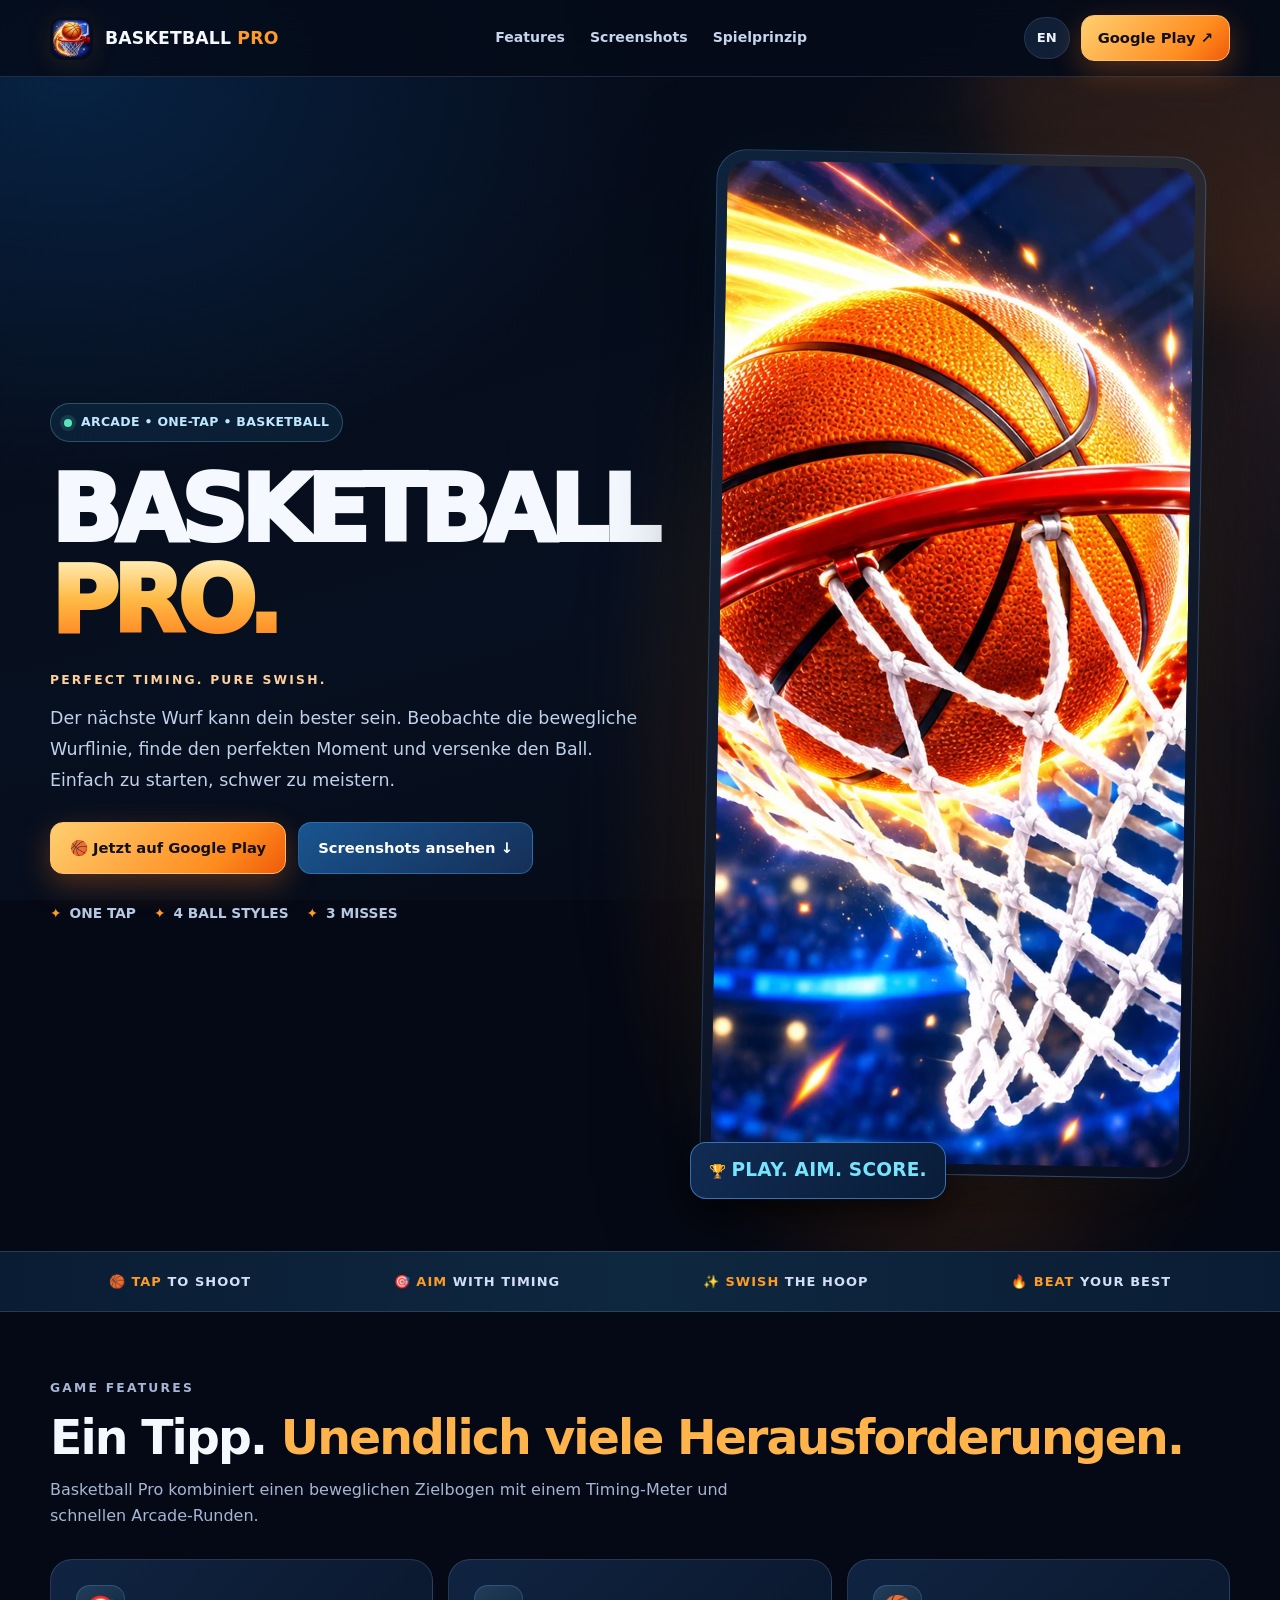
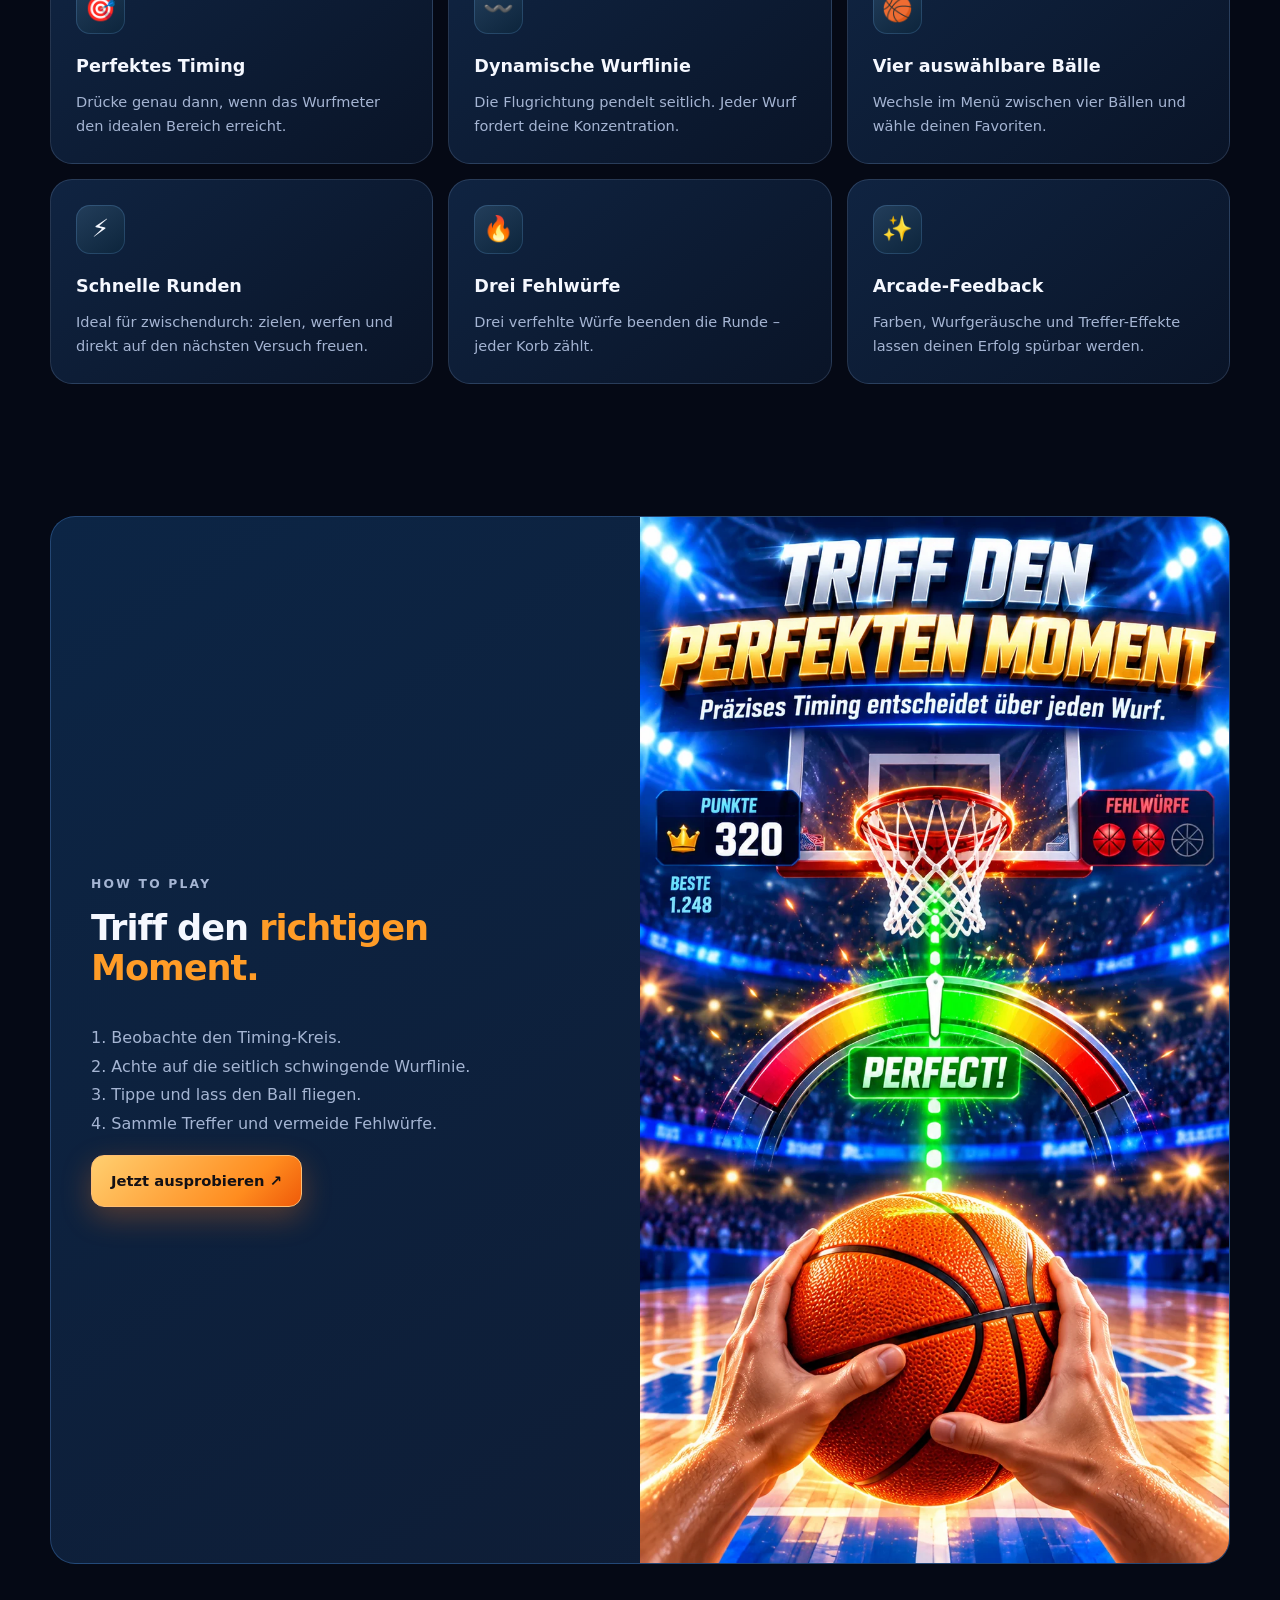
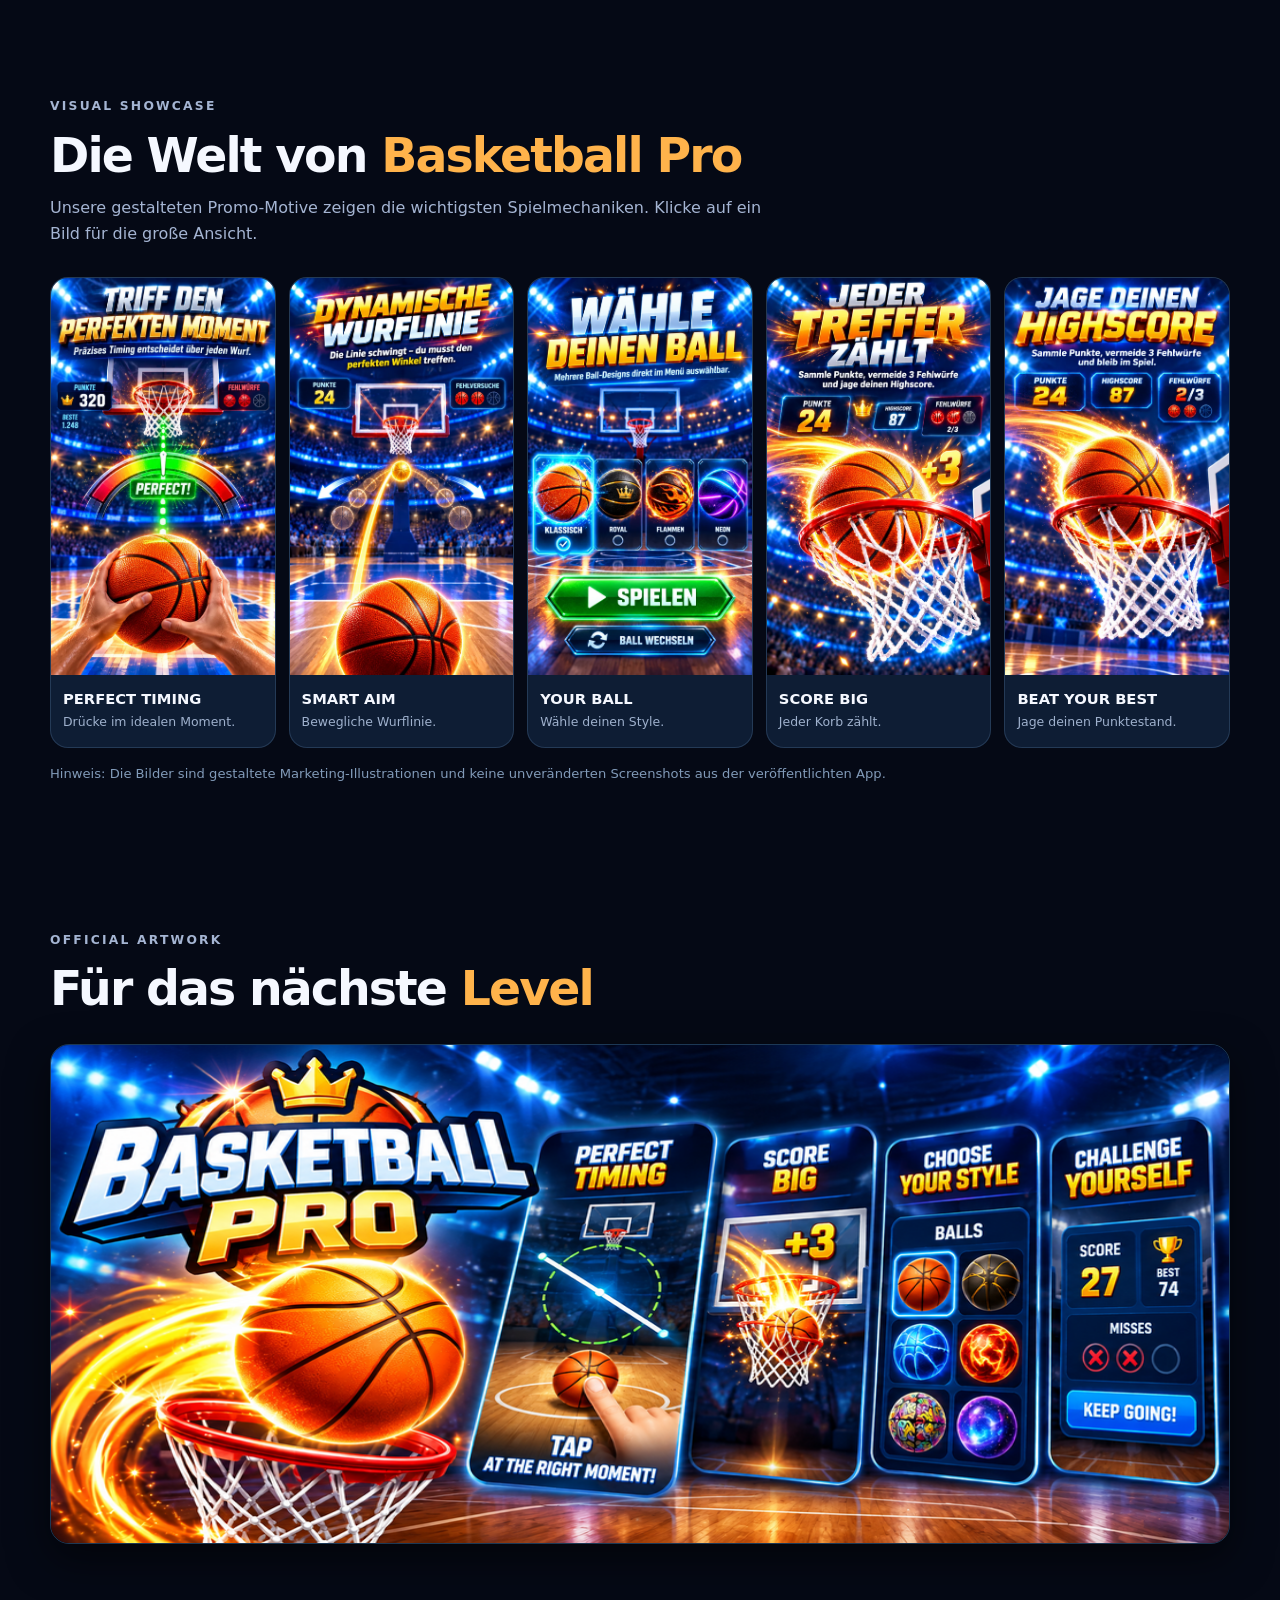
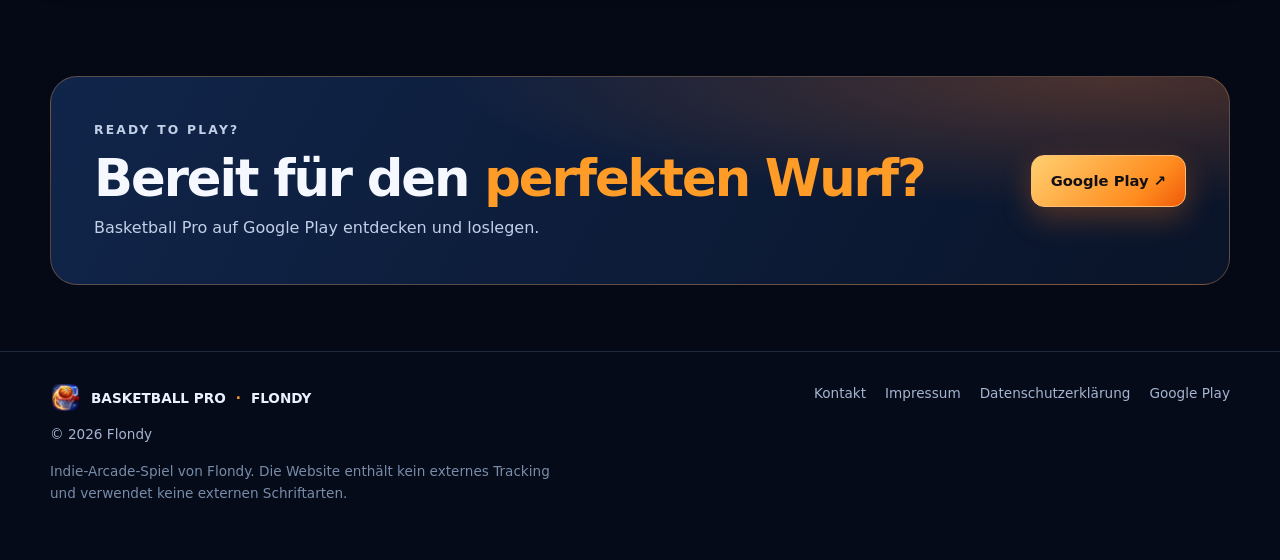
==== commit 2d9509e0: "Footer: Impressum verlinken" ====
--- a/index.html
+++ b/index.html
@@ -48,6 +48,6 @@
 <section class="section"><div class="wrap"><div class="section-head"><p class="eyebrow">OFFICIAL ARTWORK</p><h2><span data-language="de">Für das nächste <strong>Level</strong></span><span data-language="en" hidden>Built for the next <strong>level</strong></span></h2></div><img class="banner-image" src="assets/feature-graphic.png" alt="Basketball Pro – offizielle Vorstellungsgrafik, Basketballstadion und verschiedene Spielmechaniken" loading="lazy" width="1024" height="500"></div></section>
 <section class="section"><div class="wrap"><div class="cta-panel"><div><p class="eyebrow">READY TO PLAY?</p><h2 data-language="de">Bereit für den <span style="color:var(--orange)">perfekten Wurf?</span></h2><h2 data-language="en" hidden>Ready for the <span style="color:var(--orange)">perfect shot?</span></h2><p data-language="de">Basketball Pro auf Google Play entdecken und loslegen.</p><p data-language="en" hidden>Discover Basketball Pro on Google Play and get shooting.</p></div><a class="btn btn-orange" href="https://play.google.com/store/apps/details?id=dev.flondy.Basketball" target="_blank" rel="noopener noreferrer">Google Play ↗</a></div></div></section>
 </main>
-<footer class="site-footer"><div class="wrap"><div class="footer-row"><div><a href="index.html" class="footer-brand"><img src="assets/icon.png" alt="">BASKETBALL PRO <span style="color:var(--orange)">·</span> FLONDY</a><div style="margin-top:10px">© <span data-year>2026</span> Flondy</div></div><nav class="footer-links" aria-label="Footer"><a href="mailto:flondy.dev@gmail.com">Kontakt</a><a href="privacy.html"><span data-language="de">Datenschutzerklärung</span><span data-language="en" hidden>Privacy Policy</span></a><a href="https://play.google.com/store/apps/details?id=dev.flondy.Basketball" target="_blank" rel="noopener noreferrer">Google Play</a></nav></div><p class="footer-note" data-language="de">Indie-Arcade-Spiel von Flondy. Die Website enthält kein externes Tracking und verwendet keine externen Schriftarten.</p><p class="footer-note" data-language="en" hidden>Indie arcade game by Flondy. This website does not embed external trackers or third-party fonts.</p></div></footer>
+<footer class="site-footer"><div class="wrap"><div class="footer-row"><div><a href="index.html" class="footer-brand"><img src="assets/icon.png" alt="">BASKETBALL PRO <span style="color:var(--orange)">·</span> FLONDY</a><div style="margin-top:10px">© <span data-year>2026</span> Flondy</div></div><nav class="footer-links" aria-label="Footer"><a href="mailto:flondy.dev@gmail.com">Kontakt</a><a href="https://flondy.github.io/app-store/impressum.html">Impressum</a><a href="privacy.html"><span data-language="de">Datenschutzerklärung</span><span data-language="en" hidden>Privacy Policy</span></a><a href="https://play.google.com/store/apps/details?id=dev.flondy.Basketball" target="_blank" rel="noopener noreferrer">Google Play</a></nav></div><p class="footer-note" data-language="de">Indie-Arcade-Spiel von Flondy. Die Website enthält kein externes Tracking und verwendet keine externen Schriftarten.</p><p class="footer-note" data-language="en" hidden>Indie arcade game by Flondy. This website does not embed external trackers or third-party fonts.</p></div></footer>
 <script src="script.js" defer></script>
 </body></html>
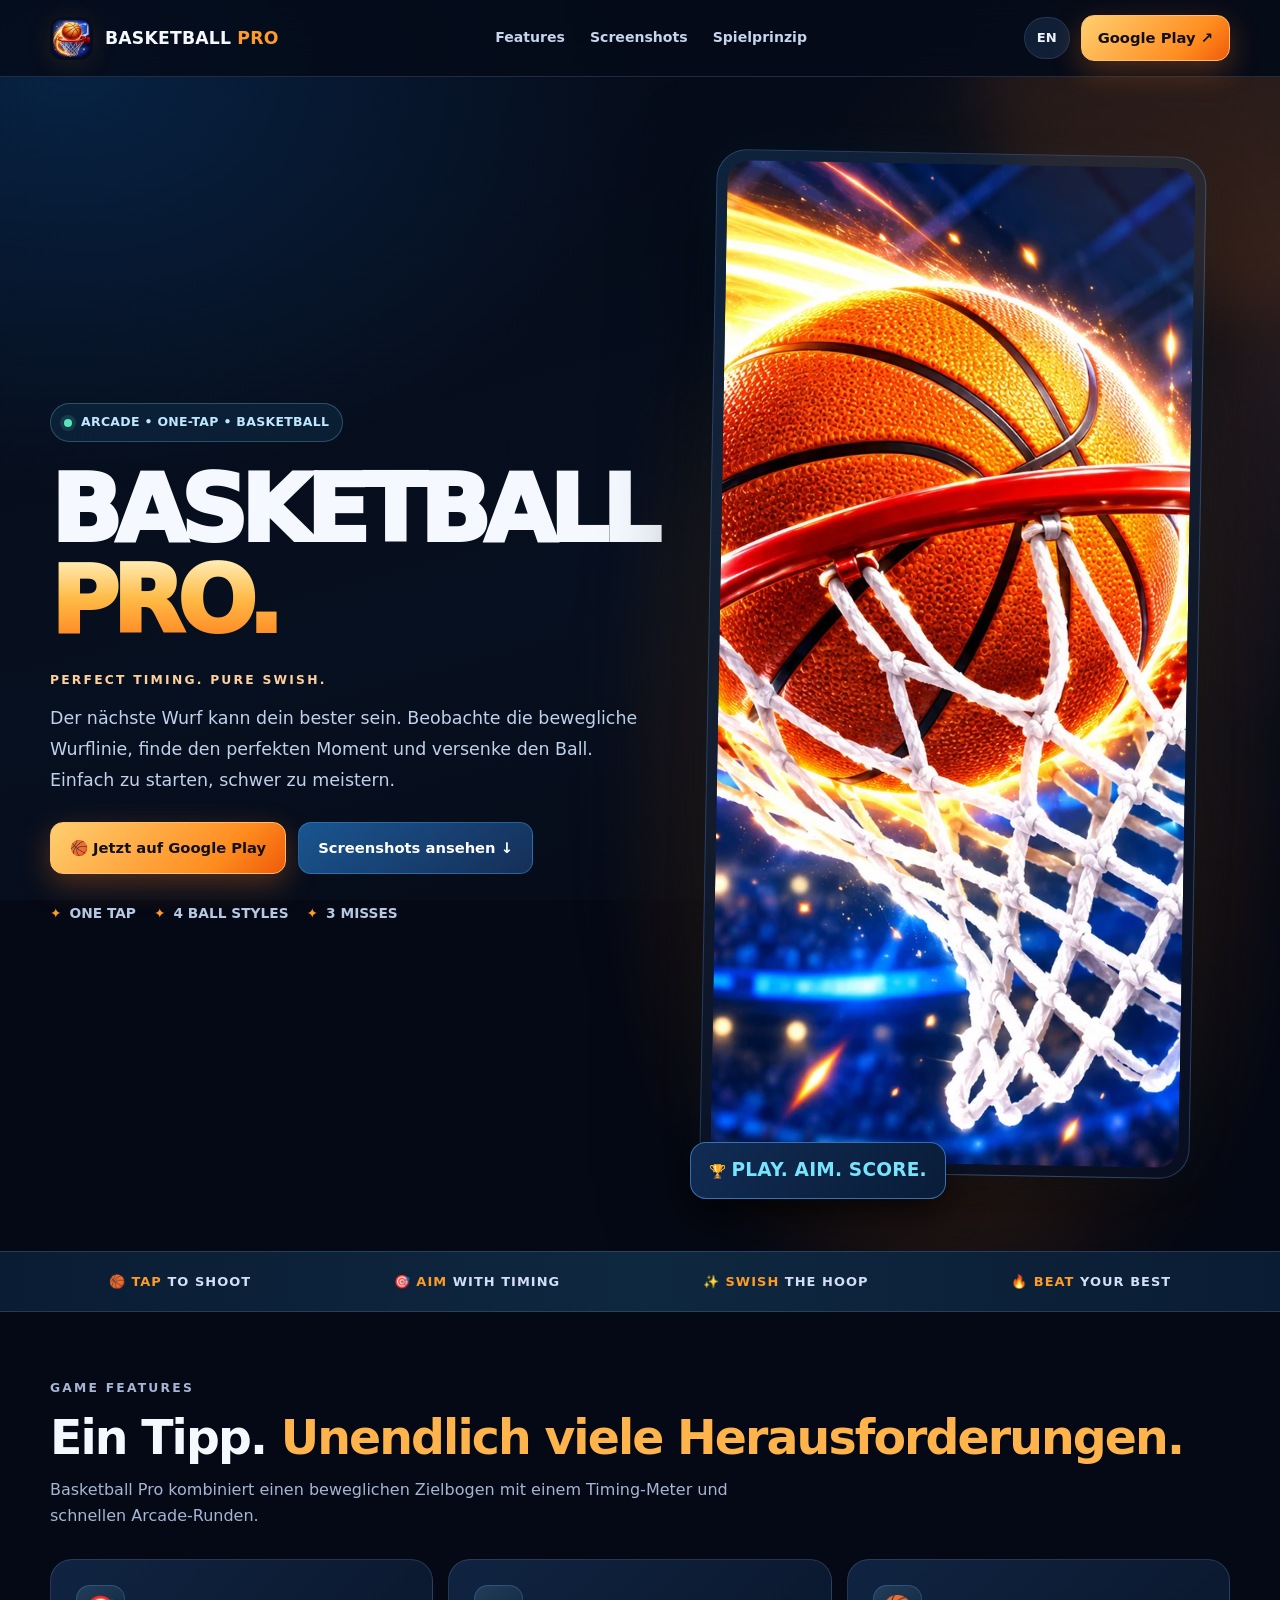
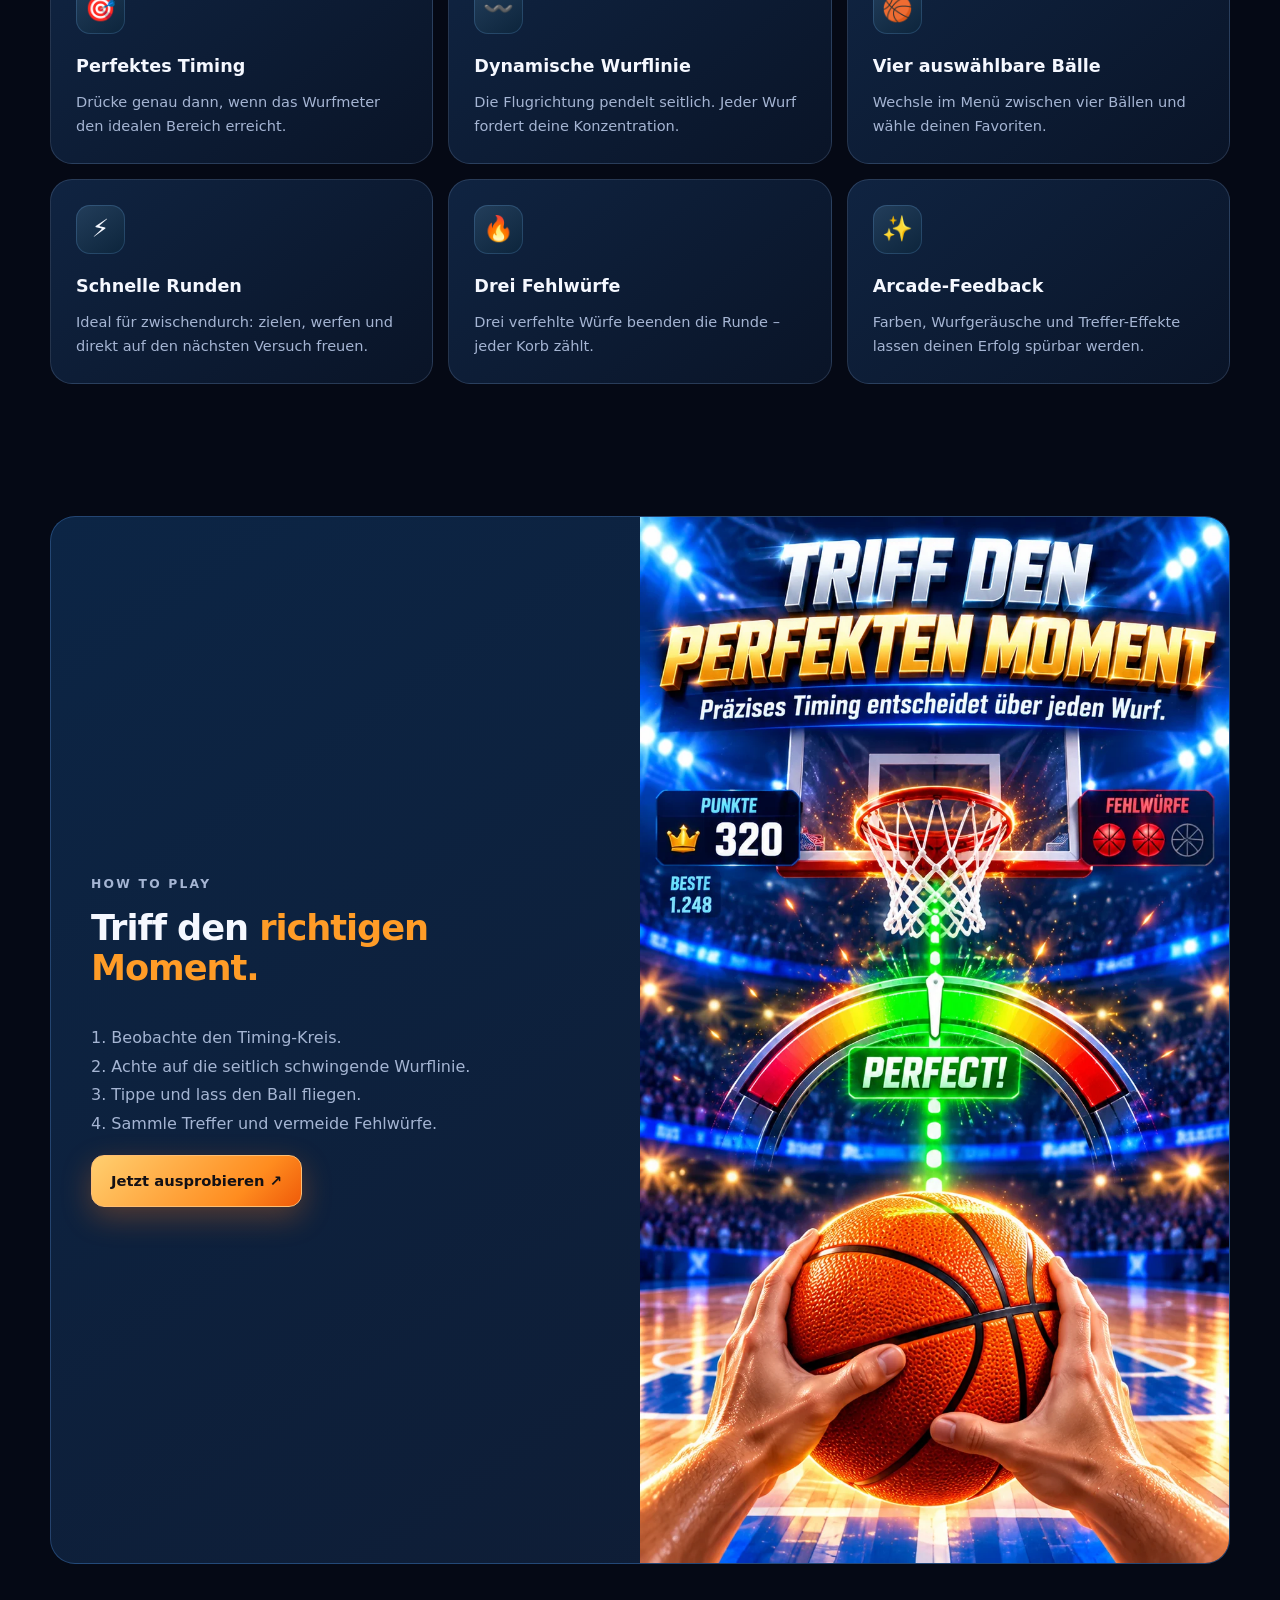
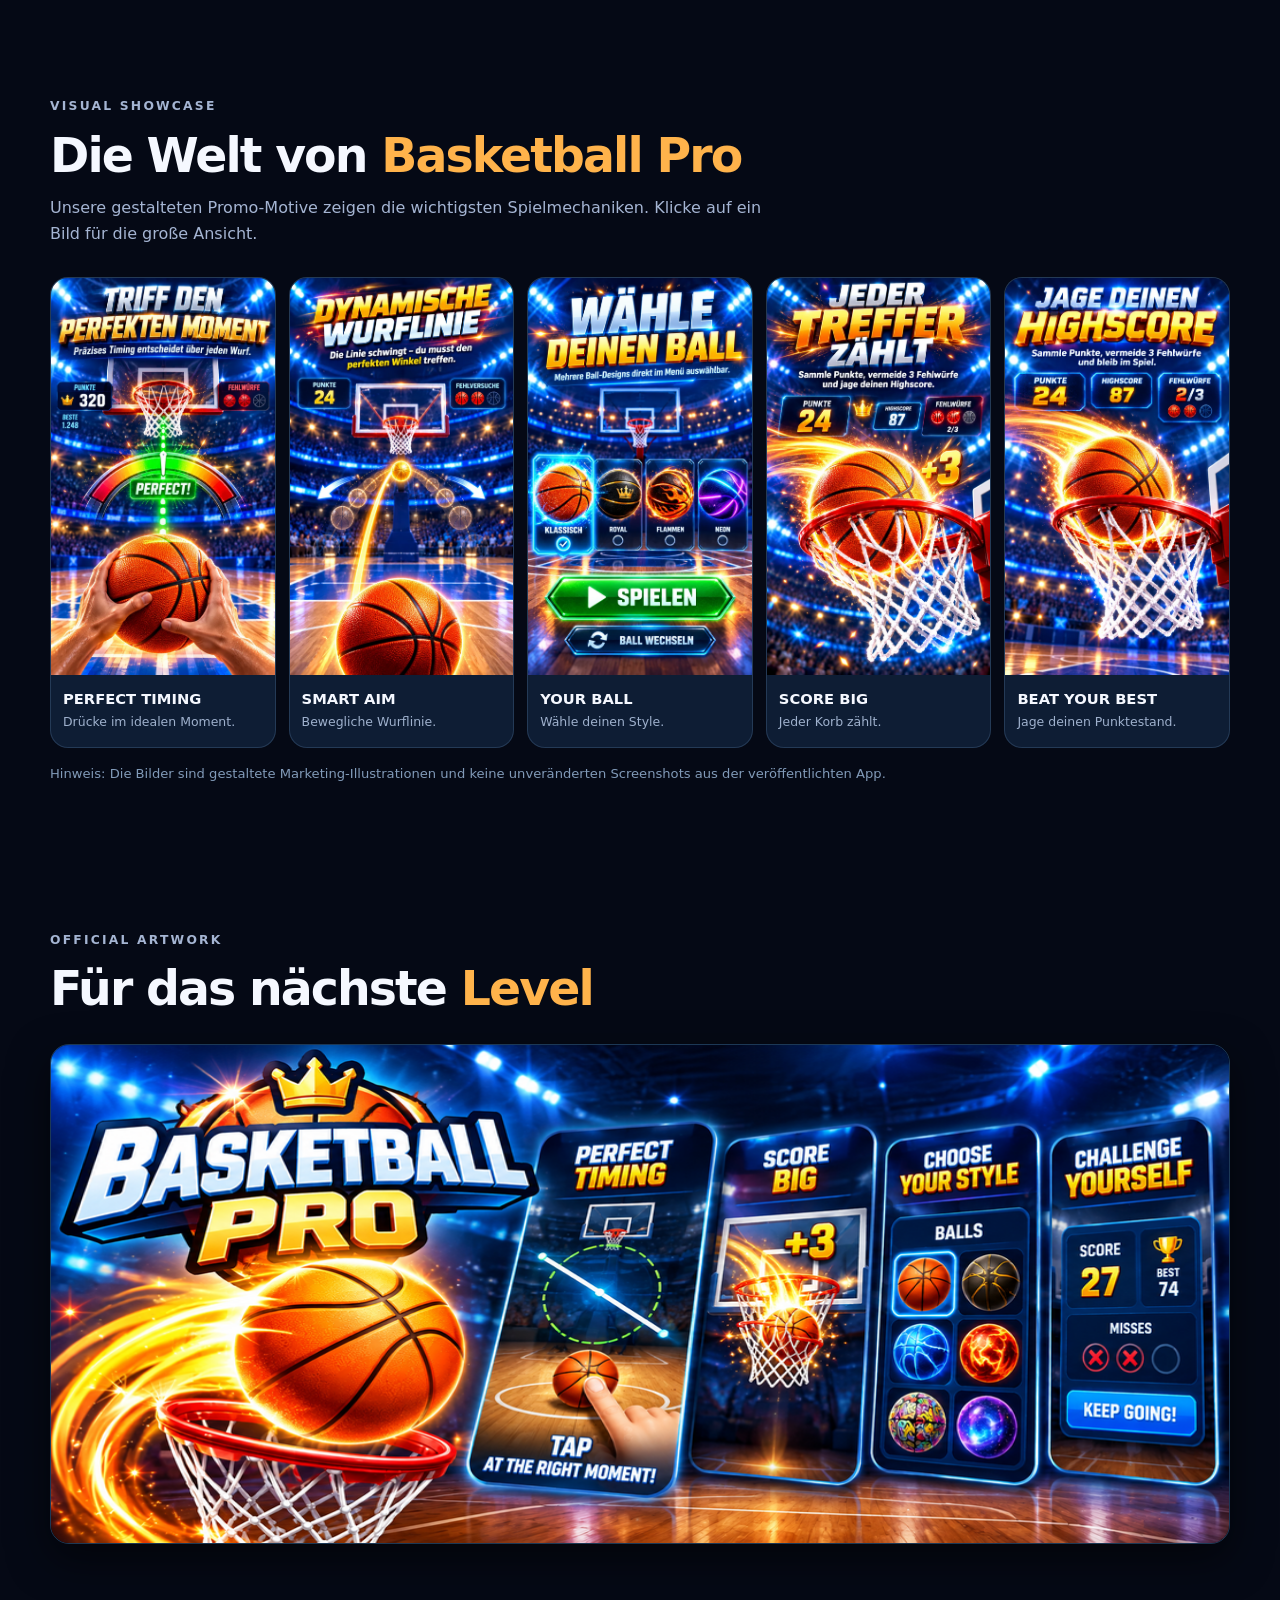
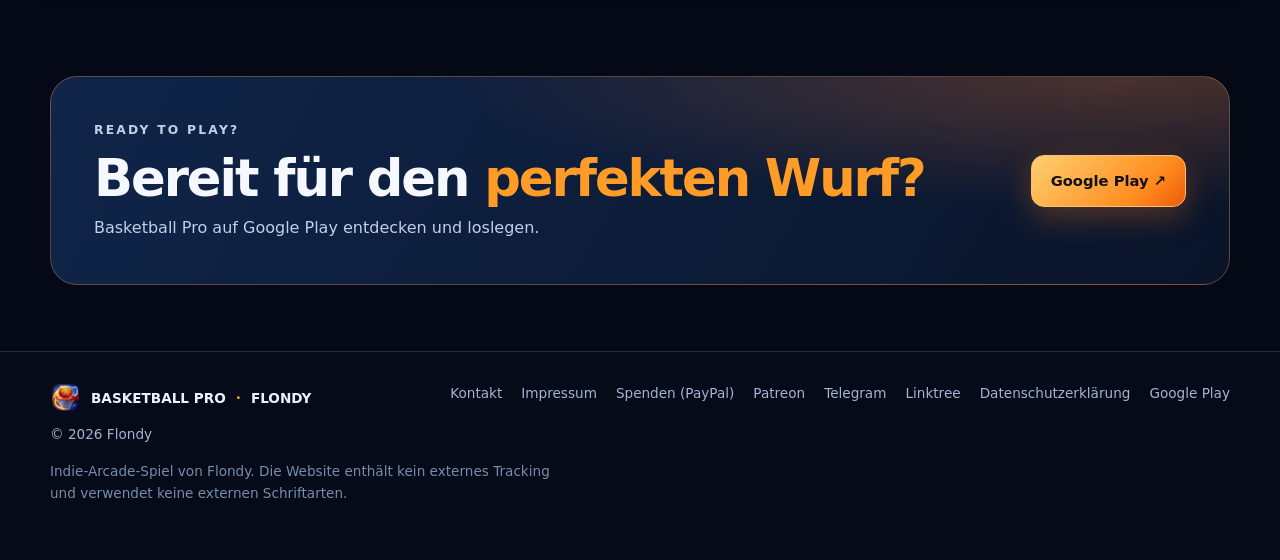
==== commit 4b4aec92: "Fußzeile: PayPal-Spende, Patreon, Telegram, Linktree Co-Authored-By: Claude Opus 5.5 <noreply@anthro" ====
--- a/index.html
+++ b/index.html
@@ -48,6 +48,6 @@
 <section class="section"><div class="wrap"><div class="section-head"><p class="eyebrow">OFFICIAL ARTWORK</p><h2><span data-language="de">Für das nächste <strong>Level</strong></span><span data-language="en" hidden>Built for the next <strong>level</strong></span></h2></div><img class="banner-image" src="assets/feature-graphic.png" alt="Basketball Pro – offizielle Vorstellungsgrafik, Basketballstadion und verschiedene Spielmechaniken" loading="lazy" width="1024" height="500"></div></section>
 <section class="section"><div class="wrap"><div class="cta-panel"><div><p class="eyebrow">READY TO PLAY?</p><h2 data-language="de">Bereit für den <span style="color:var(--orange)">perfekten Wurf?</span></h2><h2 data-language="en" hidden>Ready for the <span style="color:var(--orange)">perfect shot?</span></h2><p data-language="de">Basketball Pro auf Google Play entdecken und loslegen.</p><p data-language="en" hidden>Discover Basketball Pro on Google Play and get shooting.</p></div><a class="btn btn-orange" href="https://play.google.com/store/apps/details?id=dev.flondy.Basketball" target="_blank" rel="noopener noreferrer">Google Play ↗</a></div></div></section>
 </main>
-<footer class="site-footer"><div class="wrap"><div class="footer-row"><div><a href="index.html" class="footer-brand"><img src="assets/icon.png" alt="">BASKETBALL PRO <span style="color:var(--orange)">·</span> FLONDY</a><div style="margin-top:10px">© <span data-year>2026</span> Flondy</div></div><nav class="footer-links" aria-label="Footer"><a href="mailto:flondy.dev@gmail.com">Kontakt</a><a href="https://flondy.github.io/app-store/impressum.html">Impressum</a><a href="privacy.html"><span data-language="de">Datenschutzerklärung</span><span data-language="en" hidden>Privacy Policy</span></a><a href="https://play.google.com/store/apps/details?id=dev.flondy.Basketball" target="_blank" rel="noopener noreferrer">Google Play</a></nav></div><p class="footer-note" data-language="de">Indie-Arcade-Spiel von Flondy. Die Website enthält kein externes Tracking und verwendet keine externen Schriftarten.</p><p class="footer-note" data-language="en" hidden>Indie arcade game by Flondy. This website does not embed external trackers or third-party fonts.</p></div></footer>
+<footer class="site-footer"><div class="wrap"><div class="footer-row"><div><a href="index.html" class="footer-brand"><img src="assets/icon.png" alt="">BASKETBALL PRO <span style="color:var(--orange)">·</span> FLONDY</a><div style="margin-top:10px">© <span data-year>2026</span> Flondy</div></div><nav class="footer-links" aria-label="Footer"><a href="mailto:flondy.dev@gmail.com">Kontakt</a><a href="https://flondy.github.io/app-store/impressum.html">Impressum</a><a href="https://www.paypal.com/paypalme/MSingle72" target="_blank" rel="noopener">Spenden (PayPal)</a><a href="https://www.patreon.com/cw/Flondy" target="_blank" rel="noopener">Patreon</a><a href="https://t.me/Flondy" target="_blank" rel="noopener">Telegram</a><a href="https://linktr.ee/flondy" target="_blank" rel="noopener">Linktree</a><a href="privacy.html"><span data-language="de">Datenschutzerklärung</span><span data-language="en" hidden>Privacy Policy</span></a><a href="https://play.google.com/store/apps/details?id=dev.flondy.Basketball" target="_blank" rel="noopener noreferrer">Google Play</a></nav></div><p class="footer-note" data-language="de">Indie-Arcade-Spiel von Flondy. Die Website enthält kein externes Tracking und verwendet keine externen Schriftarten.</p><p class="footer-note" data-language="en" hidden>Indie arcade game by Flondy. This website does not embed external trackers or third-party fonts.</p></div></footer>
 <script src="script.js" defer></script>
 </body></html>
